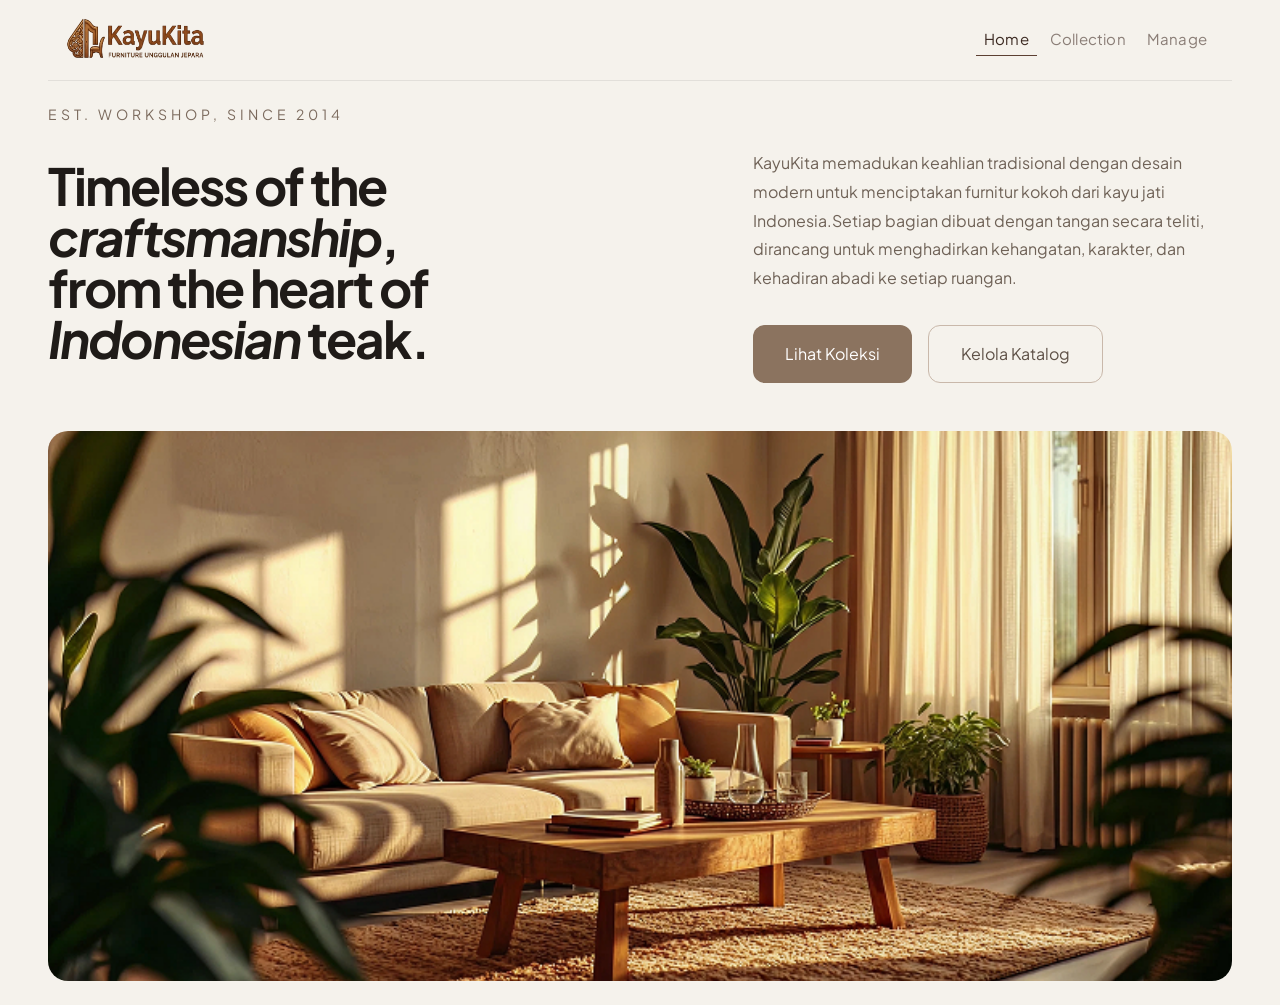
==== index.html @ 8c32d77a "fix: menyelesaikan merge conflict dan update" ====
<!DOCTYPE html>
<html lang="en">
<!-- 
    NOTE TO ALL FRIENDS, REMEMBER DON'T FORGET TO PUT COMMENT ON EVERY FEATURE TO HELP OTHER KNOW THIS FOR WHAT FEATURE TY!
    -->

<head>
    <meta charset="utf-8" />
    <meta name="description" content="E-Catalog" />
    <meta name="keywords" content="furniture, tables, chair, indonesia, jepara" />
    <meta name="author" content="Tim 1 - KayuKita" />
    <meta name="viewport" content="width=device-width, initial-scale=1" />
    <title>KayuKita</title>


    <!-- Boostrap 5.3.8 CSS -->
    <link href="https://cdn.jsdelivr.net/npm/bootstrap@5.3.8/dist/css/bootstrap.min.css" rel="stylesheet"
        integrity="sha384-sRIl4kxILFvY47J16cr9ZwB07vP4J8+LH7qKQnuqkuIAvNWLzeN8tE5YBujZqJLB" crossorigin="anonymous">

    <!-- Font -->
    <link rel="preconnect" href="https://fonts.googleapis.com">
    <link rel="preconnect" href="https://fonts.gstatic.com" crossorigin>
    <link href="https://fonts.googleapis.com/css2?family=Plus+Jakarta+Sans:ital,wght@0,200..800;1,200..800&display=swap"
        rel="stylesheet">

    <!-- style.css -->
    <link rel="stylesheet" href="/asset/style/style.css">

    <!-- Favicon -->
    <link rel="icon" type="images/png" href="/asset/images/favicon.png">
</head>

<body>
    <!-- Navbar -->
    <nav class="navbar navbar-expand-lg .bg-light mx-5 ">
        <div class="container-fluid">
            <!-- Brand / Logo -->
            <a class="navbar-brand logo-brand" href="#">
                <img src="/asset/images/Navbar Logo.png" alt="Logo KayuKita" width="155" height="50">
            </a>
            <!-- Toggler Button (visible on mobile) -->
            <button class="navbar-toggler" type="button" data-bs-toggle="collapse"
                data-bs-target="#navbarSupportedContent" aria-controls="navbarSupportedContent" aria-expanded="false"
                aria-label="Toggle navigation">
                <span class="navbar-toggler-icon"></span>
            </button>
            <!-- Navbar Content (Collapsible on mobile) -->
            <div class="collapse navbar-collapse" id="navbarSupportedContent">
                <!-- Nav Links -->
                <ul class="navbar-nav ms-auto mb-2 mb-lg-0">
                    <li class="nav-item">
                        <a class="nav-link active" aria-current="page" href="/index.html">Home</a>
                    </li>
                    <li class="nav-item">
                        <a class="nav-link" href="/pages/collection.html">Collection</a>
                    </li>
                    <li class="nav-item">
                        <a class="nav-link" href="/pages/manage.html">Manage</a>
                    </li>
                </ul>
            </div>
        </div>
    </nav>

    <main>
        <section class="hero-section" aria-label="Hero Maison Oak">
            <div class="container-fluid px-5 py-4">
                <!-- top text -->
                <p class="eyebrow mb-4">EST. WORKSHOP, SINCE 2014</p>

                <div class="row align-items-center">
                    <!-- LEFT -->
                    <div class="col-lg-7">
                        <h1 class="hero-heading">
                            Timeless of the <br />
                            <i>craftsmanship</i>, <br />
                            from the heart of <br />
                            <i>Indonesian</i> teak.
                        </h1>
                    </div>

                    <!-- RIGHT -->
                    <div class="col-lg-5">
                        <div class="hero-right">
                            <p class="hero-body">
                                KayuKita memadukan keahlian tradisional dengan desain modern untuk menciptakan furnitur kokoh dari kayu jati Indonesia.Setiap bagian dibuat dengan tangan secara teliti, dirancang untuk menghadirkan kehangatan, karakter, dan kehadiran abadi ke setiap ruangan.
                            </p>

                            <div class="hero-buttons">
                                <button class="btn-shop">Lihat Koleksi</button>
                                <button class="btn-catalog">Kelola Katalog</button>
                            </div>
                        </div>
                    </div>
                </div>

                <!-- IMAGE -->
                <div class="hero-image-full">
                    <img src="./asset/images/hero.png" alt="Maison Oak Furniture" class="img-fluid" />
                </div>
            </div>
        </section>
    </main>

    <!-- Boostrap Javascript (bundle with popper) -->
    <script src="https://cdn.jsdelivr.net/npm/bootstrap@5.3.8/dist/js/bootstrap.bundle.min.js"
        integrity="sha384-FKyoEForCGlyvwx9Hj09JcYn3nv7wiPVlz7YYwJrWVcXK/BmnVDxM+D2scQbITxI"
        crossorigin="anonymous"></script>
</body>

</html>
---- asset/style/style.css ----
/*
    NOTE TO ALL FRIENDS, REMEMBER DON'T FORGET TO PUT COMMENT ON EVERY FEATURE TO HELP OTHER KNOW THIS FOR WHAT FEATURE TY!
 */

body {
    font-family: "Plus Jakarta Sans", sans-serif;
    background-color: #F5F2EC;
}

.navbar {
    background-color: #F5F2EC !important;
    box-shadow: 0 1px 0 rgba(0, 0, 0, 0.08);
    padding-top: 10px;
    padding-bottom: 10px;
}

/* Nav links */
.navbar .nav-link {
    color: #8A7D76;
    margin-right: 5px;
    font-size: 15px;
    letter-spacing: 0.2px;
    padding: 4px 0;
    transition: color 0.2s;
}

.navbar .nav-link:hover, 
.navbar .nav-link.active {
    color: #3A2820;
}

.navbar .nav-link.active {
    border-bottom: 1.5px solid #5C4033; 
}

.section-tag {
    font-size: 11px;
    letter-spacing: 3px;
    text-transform: uppercase;
    color: #B5ABA4;
    margin-bottom: 12px;
}

.section-title {
    font-size: 40px;
    font-weight: 700;
    color: #3A2820;
    margin-bottom: 6px;
}

.hero-section {
  min-height: 100vh;
  display: flex;
}

.eyebrow {
  font-size: 14px;
  letter-spacing: 4px;
  text-transform: uppercase;
  color: #7b6a5d;
}

.hero-heading {
  font-size: clamp(1.5rem, 4vw, 4rem);
  line-height: 1;
  font-weight: 700;
  letter-spacing: -2px;
  color: #1f1b18;
  max-width: 480px;
  /* display: flex; */
}

.hero-heading em {
  color: #7b6a5d;
  font-weight: 600;
  display: flex;
}

.hero-right {
  max-width: 480px;
  margin-left: flex;
}

.hero-body {
  font-size: 1rem;
  line-height: 1.8;
  color: #6f6257;
  margin-bottom: 2rem;
  display: flex;
}

.hero-buttons {
  display: flex;
  gap: 1rem;
  flex-wrap: wrap;
}

.btn-shop,
.btn-catalog {
  padding: 1rem 2rem;
  border-radius: 12px;
  font-size: 1rem;
  border: 1px solid #c9b8aa;
  transition: 0.3s ease;
}

.btn-shop {
  background-color: #8b735f;
  color: white;
  border: none;
}

.btn-shop:hover {
  background-color: #735e4d;
}

.btn-catalog {
  background-color: transparent;
  color: #5e5147;
}

.btn-catalog:hover {
  background-color: #e8e0d8;
}

.hero-image-full {
  width: 100%;
  margin-top: 3rem;
}

.hero-image-full img {
  width: 100%;
  height: clamp(300px, 50vw, 550px);
  object-fit: cover;
  border-radius: 20px;
}
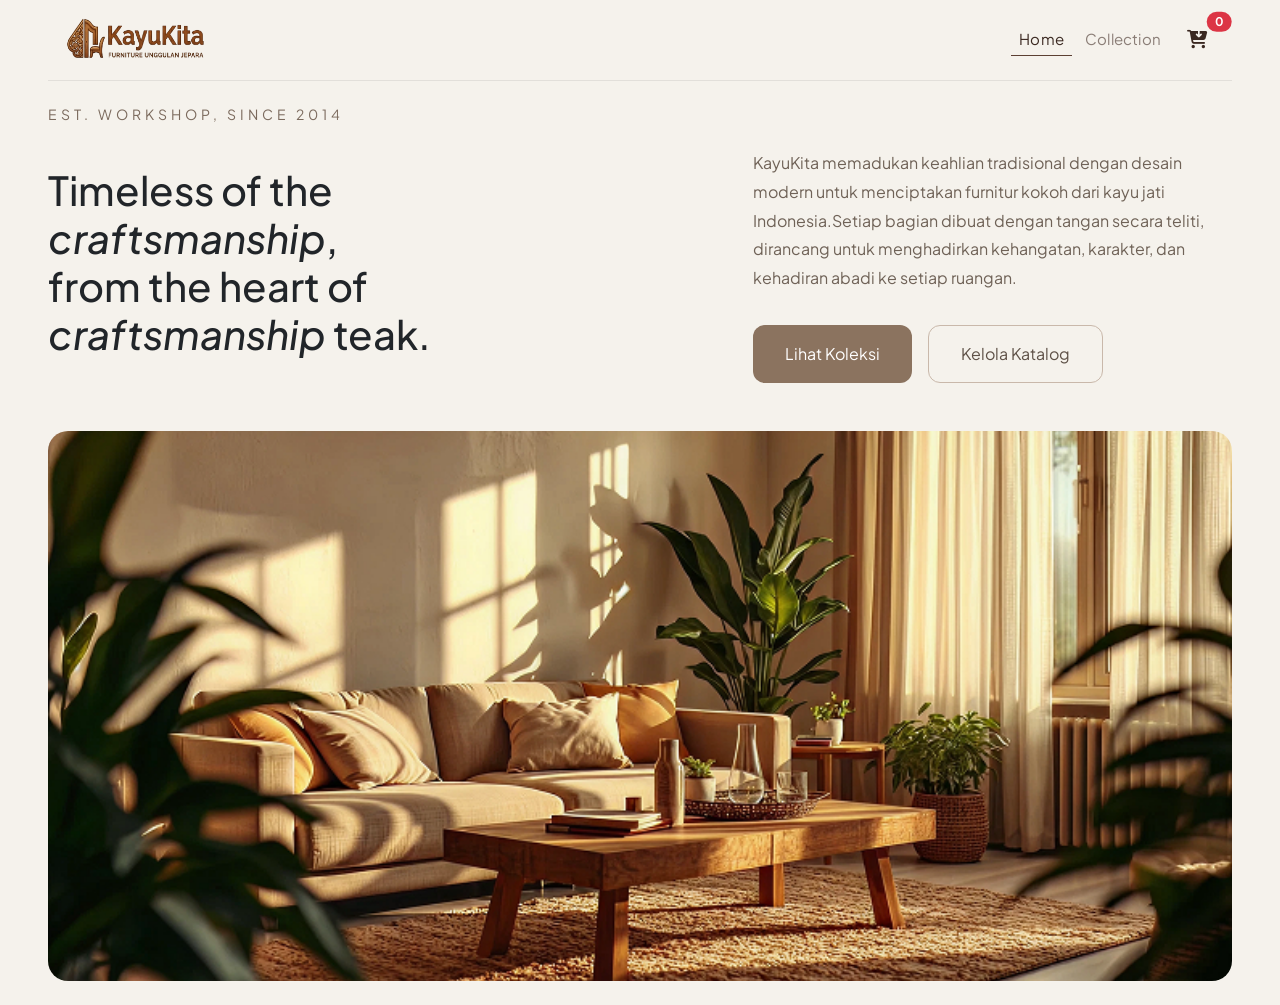
==== commit 3f78be4f: "fix: menyelesaikan merge conflict dan update nav" ====
--- a/index.html
+++ b/index.html
@@ -22,6 +22,9 @@
     <link rel="preconnect" href="https://fonts.gstatic.com" crossorigin>
     <link href="https://fonts.googleapis.com/css2?family=Plus+Jakarta+Sans:ital,wght@0,200..800;1,200..800&display=swap"
         rel="stylesheet">
+
+    <!-- Font Awesome CDN — taruh di head sebelum style.css -->
+    <link rel="stylesheet" href="https://cdnjs.cloudflare.com/ajax/libs/font-awesome/6.5.0/css/all.min.css">
 
     <!-- style.css -->
     <link rel="stylesheet" href="/asset/style/style.css">
@@ -54,10 +57,24 @@
                     <li class="nav-item">
                         <a class="nav-link" href="/pages/collection.html">Collection</a>
                     </li>
-                    <li class="nav-item">
-                        <a class="nav-link" href="/pages/manage.html">Manage</a>
-                    </li>
                 </ul>
+
+                <!-- ini ditambahin  <a href> -->
+
+                <!-- Cart Button dengan Badge di Navbar -->
+                <button type="button" class="btn position-relative" id="cartBtn">
+
+                    <!-- Icon cart dari Font Awesome -->
+                    <i class="fa-solid fa-cart-arrow-down" style="font-size: 18px; color: #3A2820;"></i>
+
+                    <!-- Badge angka — diupdate oleh JS -->
+                    <span class="position-absolute top-0 start-100 translate-middle badge rounded-pill bg-danger"
+                        id="cartBadge">
+                        0
+                        <span class="visually-hidden">item di keranjang</span>
+                    </span>
+
+                </button>
             </div>
         </div>
     </nav>
@@ -73,9 +90,10 @@
                     <div class="col-lg-7">
                         <h1 class="hero-heading">
                             Timeless of the <br />
-                            <i>craftsmanship</i>, <br />
+                            <!-- ubah warna -->
+                            <span class="text-highlight"><i>craftsmanship</i></span>, <br />
                             from the heart of <br />
-                            <i>Indonesian</i> teak.
+                            <span class="text-highlight"><i>craftsmanship</i></span> teak.
                         </h1>
                     </div>
 
@@ -83,7 +101,10 @@
                     <div class="col-lg-5">
                         <div class="hero-right">
                             <p class="hero-body">
-                                KayuKita memadukan keahlian tradisional dengan desain modern untuk menciptakan furnitur kokoh dari kayu jati Indonesia.Setiap bagian dibuat dengan tangan secara teliti, dirancang untuk menghadirkan kehangatan, karakter, dan kehadiran abadi ke setiap ruangan.
+                                KayuKita memadukan keahlian tradisional dengan desain modern untuk menciptakan furnitur
+                                kokoh dari kayu jati Indonesia.Setiap bagian dibuat dengan tangan secara teliti,
+                                dirancang untuk menghadirkan kehangatan, karakter, dan kehadiran abadi ke setiap
+                                ruangan.
                             </p>
 
                             <div class="hero-buttons">
--- a/asset/style/style.css
+++ b/asset/style/style.css
@@ -60,7 +60,7 @@
   color: #7b6a5d;
 }
 
-.hero-heading {
+.hero-heading . {
   font-size: clamp(1.5rem, 4vw, 4rem);
   line-height: 1;
   font-weight: 700;
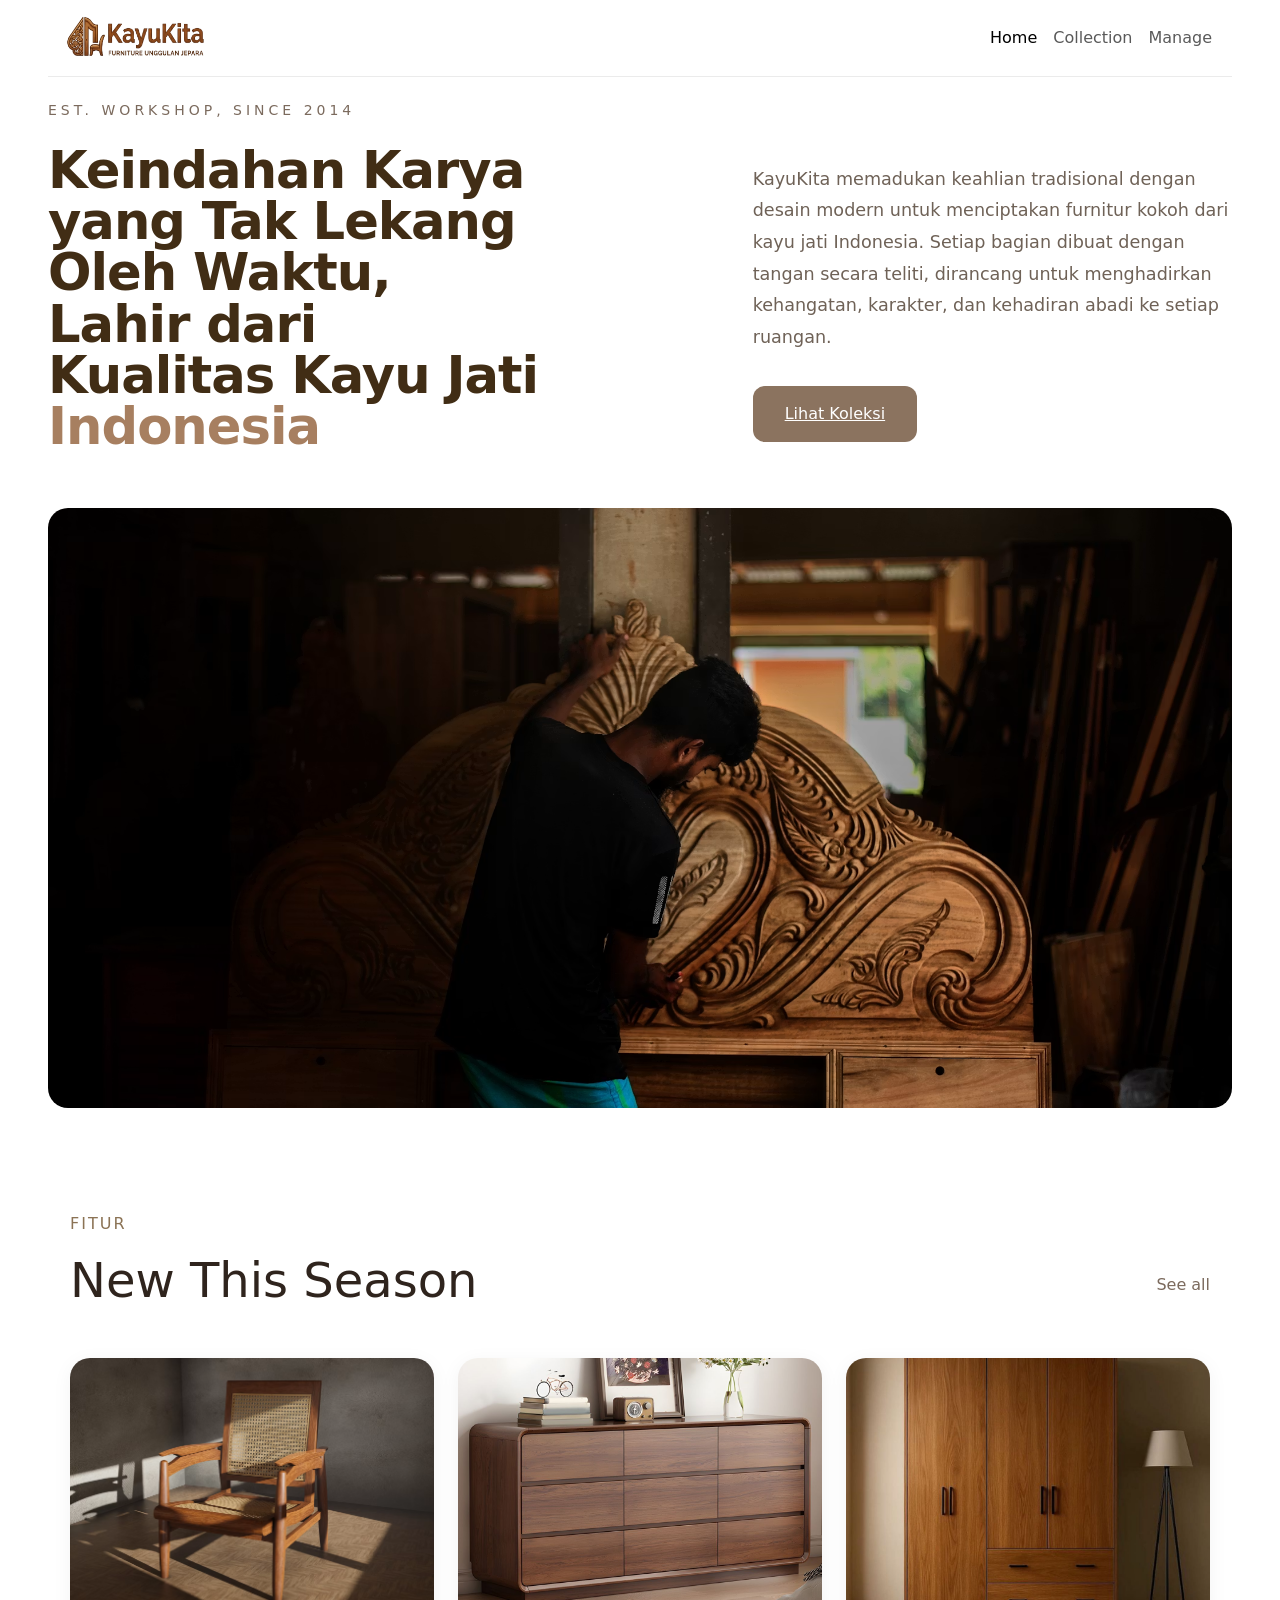
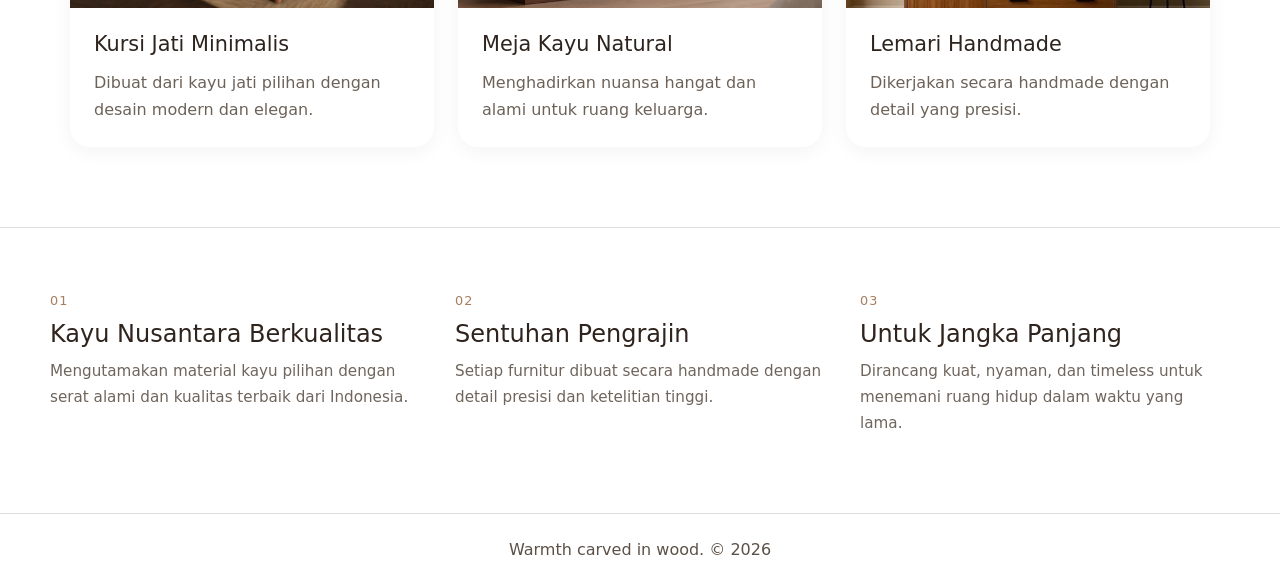
==== commit 03bb0329: "done home page" ====
--- a/index.html
+++ b/index.html
@@ -1,132 +1,241 @@
-<!DOCTYPE html>
+<!doctype html>
 <html lang="en">
-<!-- 
+  <!-- 
     NOTE TO ALL FRIENDS, REMEMBER DON'T FORGET TO PUT COMMENT ON EVERY FEATURE TO HELP OTHER KNOW THIS FOR WHAT FEATURE TY!
     -->
 
-<head>
+  <head>
     <meta charset="utf-8" />
     <meta name="description" content="E-Catalog" />
-    <meta name="keywords" content="furniture, tables, chair, indonesia, jepara" />
+    <meta
+      name="keywords"
+      content="furniture, tables, chair, indonesia, jepara"
+    />
     <meta name="author" content="Tim 1 - KayuKita" />
     <meta name="viewport" content="width=device-width, initial-scale=1" />
     <title>KayuKita</title>
 
-
     <!-- Boostrap 5.3.8 CSS -->
-    <link href="https://cdn.jsdelivr.net/npm/bootstrap@5.3.8/dist/css/bootstrap.min.css" rel="stylesheet"
-        integrity="sha384-sRIl4kxILFvY47J16cr9ZwB07vP4J8+LH7qKQnuqkuIAvNWLzeN8tE5YBujZqJLB" crossorigin="anonymous">
+    <link
+      href="https://cdn.jsdelivr.net/npm/bootstrap@5.3.8/dist/css/bootstrap.min.css"
+      rel="stylesheet"
+      integrity="sha384-sRIl4kxILFvY47J16cr9ZwB07vP4J8+LH7qKQnuqkuIAvNWLzeN8tE5YBujZqJLB"
+      crossorigin="anonymous"
+    />
+    <!-- style.css -->
+    <link rel="stylesheet" href="./asset/style/style.css" />
+    <!-- Favicon -->
+    <link rel="icon" type="images/png" href="asset/images/favicon.png" />
 
     <!-- Font -->
-    <link rel="preconnect" href="https://fonts.googleapis.com">
-    <link rel="preconnect" href="https://fonts.gstatic.com" crossorigin>
-    <link href="https://fonts.googleapis.com/css2?family=Plus+Jakarta+Sans:ital,wght@0,200..800;1,200..800&display=swap"
-        rel="stylesheet">
-
-    <!-- Font Awesome CDN — taruh di head sebelum style.css -->
-    <link rel="stylesheet" href="https://cdnjs.cloudflare.com/ajax/libs/font-awesome/6.5.0/css/all.min.css">
-
-    <!-- style.css -->
-    <link rel="stylesheet" href="/asset/style/style.css">
-
-    <!-- Favicon -->
-    <link rel="icon" type="images/png" href="/asset/images/favicon.png">
-</head>
-
-<body>
+    <link rel="preconnect" href="https://fonts.googleapis.com" />
+    <link rel="preconnect" href="https://fonts.gstatic.com" crossorigin />
+    <link
+      href="https://fonts.googleapis.com/css2?family=Plus+Jakarta+Sans:ital,wght@0,200..800;1,200..800&display=swap"
+      rel="stylesheet"
+    />
+  </head>
+
+  <body>
     <!-- Navbar -->
-    <nav class="navbar navbar-expand-lg .bg-light mx-5 ">
-        <div class="container-fluid">
-            <!-- Brand / Logo -->
-            <a class="navbar-brand logo-brand" href="#">
-                <img src="/asset/images/Navbar Logo.png" alt="Logo KayuKita" width="155" height="50">
-            </a>
-            <!-- Toggler Button (visible on mobile) -->
-            <button class="navbar-toggler" type="button" data-bs-toggle="collapse"
-                data-bs-target="#navbarSupportedContent" aria-controls="navbarSupportedContent" aria-expanded="false"
-                aria-label="Toggle navigation">
-                <span class="navbar-toggler-icon"></span>
-            </button>
-            <!-- Navbar Content (Collapsible on mobile) -->
-            <div class="collapse navbar-collapse" id="navbarSupportedContent">
-                <!-- Nav Links -->
-                <ul class="navbar-nav ms-auto mb-2 mb-lg-0">
-                    <li class="nav-item">
-                        <a class="nav-link active" aria-current="page" href="/index.html">Home</a>
-                    </li>
-                    <li class="nav-item">
-                        <a class="nav-link" href="/pages/collection.html">Collection</a>
-                    </li>
-                </ul>
-
-                <!-- ini ditambahin  <a href> -->
-
-                <!-- Cart Button dengan Badge di Navbar -->
-                <button type="button" class="btn position-relative" id="cartBtn">
-
-                    <!-- Icon cart dari Font Awesome -->
-                    <i class="fa-solid fa-cart-arrow-down" style="font-size: 18px; color: #3A2820;"></i>
-
-                    <!-- Badge angka — diupdate oleh JS -->
-                    <span class="position-absolute top-0 start-100 translate-middle badge rounded-pill bg-danger"
-                        id="cartBadge">
-                        0
-                        <span class="visually-hidden">item di keranjang</span>
-                    </span>
-
-                </button>
-            </div>
-        </div>
+    <nav class="navbar navbar-expand-lg .bg-light mx-5">
+      <div class="container-fluid">
+        <!-- Brand / Logo -->
+        <a class="navbar-brand logo-brand" href="#">
+          <img
+            src="asset/images/Navbar Logo.png"
+            alt="Logo KayuKita"
+            width="155"
+            height="50"
+          />
+        </a>
+        <!-- Toggler Button (visible on mobile) -->
+        <button
+          class="navbar-toggler"
+          type="button"
+          data-bs-toggle="collapse"
+          data-bs-target="#navbarSupportedContent"
+          aria-controls="navbarSupportedContent"
+          aria-expanded="false"
+          aria-label="Toggle navigation"
+        >
+          <span class="navbar-toggler-icon"></span>
+        </button>
+        <!-- Navbar Content (Collapsible on mobile) -->
+        <div class="collapse navbar-collapse" id="navbarSupportedContent">
+          <!-- Nav Links -->
+          <ul class="navbar-nav ms-auto mb-2 mb-lg-0">
+            <li class="nav-item">
+              <a class="nav-link active" aria-current="page" href="#">Home</a>
+            </li>
+            <li class="nav-item">
+              <a class="nav-link" href="#">Collection</a>
+            </li>
+            <li class="nav-item">
+              <a class="nav-link" href="#">Manage</a>
+            </li>
+          </ul>
+          <!-- CTA Button
+                <button class="btn btn-primary" type="button">Login</button> -->
+        </div>
+      </div>
     </nav>
 
     <main>
-        <section class="hero-section" aria-label="Hero Maison Oak">
-            <div class="container-fluid px-5 py-4">
-                <!-- top text -->
-                <p class="eyebrow mb-4">EST. WORKSHOP, SINCE 2014</p>
-
-                <div class="row align-items-center">
-                    <!-- LEFT -->
-                    <div class="col-lg-7">
-                        <h1 class="hero-heading">
-                            Timeless of the <br />
-                            <!-- ubah warna -->
-                            <span class="text-highlight"><i>craftsmanship</i></span>, <br />
-                            from the heart of <br />
-                            <span class="text-highlight"><i>craftsmanship</i></span> teak.
-                        </h1>
-                    </div>
-
-                    <!-- RIGHT -->
-                    <div class="col-lg-5">
-                        <div class="hero-right">
-                            <p class="hero-body">
-                                KayuKita memadukan keahlian tradisional dengan desain modern untuk menciptakan furnitur
-                                kokoh dari kayu jati Indonesia.Setiap bagian dibuat dengan tangan secara teliti,
-                                dirancang untuk menghadirkan kehangatan, karakter, dan kehadiran abadi ke setiap
-                                ruangan.
-                            </p>
-
-                            <div class="hero-buttons">
-                                <button class="btn-shop">Lihat Koleksi</button>
-                                <button class="btn-catalog">Kelola Katalog</button>
-                            </div>
-                        </div>
-                    </div>
+      <section class="hero-section" aria-label="Hero Maison Oak">
+        <div class="container-fluid px-5 py-4">
+          <!-- top text -->
+          <p class="eyebrow mb-4">EST. WORKSHOP, SINCE 2014</p>
+
+          <div class="row align-items-center">
+            <!-- LEFT -->
+            <div class="col-lg-7">
+              <h1 class="hero-heading">
+                Keindahan Karya yang Tak Lekang Oleh Waktu, <br />Lahir dari
+                Kualitas Kayu Jati <span style="color: #a77f60">Indonesia</span>
+              </h1>
+            </div>
+
+            <!-- RIGHT -->
+            <div class="col-lg-5">
+              <div class="hero-right">
+                <p class="hero-body">
+                  KayuKita memadukan keahlian tradisional dengan desain modern
+                  untuk menciptakan furnitur kokoh dari kayu jati Indonesia.
+                  Setiap bagian dibuat dengan tangan secara teliti, dirancang
+                  untuk menghadirkan kehangatan, karakter, dan kehadiran abadi
+                  ke setiap ruangan.
+                </p>
+
+                <div class="hero-buttons">
+                  <a href="collection.html" class="btn-shop">Lihat Koleksi</a>
                 </div>
-
-                <!-- IMAGE -->
-                <div class="hero-image-full">
-                    <img src="./asset/images/hero.png" alt="Maison Oak Furniture" class="img-fluid" />
-                </div>
-            </div>
-        </section>
+              </div>
+            </div>
+          </div>
+
+          <!-- IMAGE -->
+          <div class="hero-image-full">
+            <img
+              src="./asset/images/hero-image.avif"
+              alt="Maison Oak Furniture"
+              class="img-fluid"
+            />
+          </div>
+        </div>
+      </section>
     </main>
 
+    <section class="item container">
+      <p class="section-label">Fitur</p>
+
+      <div class="section-heading">
+        <h2>New This Season</h2>
+        <a href="#">See all</a>
+      </div>
+
+      <div class="row g-4">
+        <!-- CARD 1 -->
+        <div class="col-md-4">
+          <div class="card product-card">
+            <img
+              src="./asset/images/kursi kayukita-1.avif"
+              alt="kursi-kayu-kita"
+              class="card-image"
+            />
+
+            <div class="card-body">
+              <h5 class="card-title">Kursi Jati Minimalis</h5>
+
+              <p class="card-text">
+                Dibuat dari kayu jati pilihan dengan desain modern dan elegan.
+              </p>
+            </div>
+          </div>
+        </div>
+
+        <!-- CARD 2 -->
+        <div class="col-md-4">
+          <div class="card product-card">
+            <img
+              src="./asset/images/meja bawah meja.jpg"
+              alt="meja-kayu"
+              class="card-image"
+            />
+
+            <div class="card-body">
+              <h5 class="card-title">Meja Kayu Natural</h5>
+
+              <p class="card-text">
+                Menghadirkan nuansa hangat dan alami untuk ruang keluarga.
+              </p>
+            </div>
+          </div>
+        </div>
+
+        <!-- CARD 3 -->
+        <div class="col-md-4">
+          <div class="card product-card">
+            <img
+              src="./asset/images/lemari3pintu-KayuKita-1.jpg"
+              alt="lemari-kayu"
+              class="card-image"
+            />
+
+            <div class="card-body">
+              <h5 class="card-title">Lemari Handmade</h5>
+
+              <p class="card-text">
+                Dikerjakan secara handmade dengan detail yang presisi.
+              </p>
+            </div>
+          </div>
+        </div>
+      </div>
+    </section>
+
+    <section class="features">
+      <div class="feature-item">
+        <span class="feature-number">01</span>
+
+        <h3>Kayu Nusantara Berkualitas</h3>
+
+        <p>
+          Mengutamakan material kayu pilihan dengan serat alami dan kualitas
+          terbaik dari Indonesia.
+        </p>
+      </div>
+
+      <div class="feature-item">
+        <span class="feature-number">02</span>
+
+        <h3>Sentuhan Pengrajin</h3>
+
+        <p>
+          Setiap furnitur dibuat secara handmade dengan detail presisi dan
+          ketelitian tinggi.
+        </p>
+      </div>
+
+      <div class="feature-item">
+        <span class="feature-number">03</span>
+
+        <h3>Untuk Jangka Panjang</h3>
+
+        <p>
+          Dirancang kuat, nyaman, dan timeless untuk menemani ruang hidup dalam
+          waktu yang lama.
+        </p>
+      </div>
+    </section>
+
+    <footer>Warmth carved in wood. &#169; 2026</footer>
+
     <!-- Boostrap Javascript (bundle with popper) -->
-    <script src="https://cdn.jsdelivr.net/npm/bootstrap@5.3.8/dist/js/bootstrap.bundle.min.js"
-        integrity="sha384-FKyoEForCGlyvwx9Hj09JcYn3nv7wiPVlz7YYwJrWVcXK/BmnVDxM+D2scQbITxI"
-        crossorigin="anonymous"></script>
-</body>
-
-</html>+    <script
+      src="https://cdn.jsdelivr.net/npm/bootstrap@5.3.8/dist/js/bootstrap.bundle.min.js"
+      integrity="sha384-FKyoEForCGlyvwx9Hj09JcYn3nv7wiPVlz7YYwJrWVcXK/BmnVDxM+D2scQbITxI"
+      crossorigin="anonymous"
+    ></script>
+  </body>
+</html>
--- a/asset/style/style.css
+++ b/asset/style/style.css
@@ -2,52 +2,9 @@
     NOTE TO ALL FRIENDS, REMEMBER DON'T FORGET TO PUT COMMENT ON EVERY FEATURE TO HELP OTHER KNOW THIS FOR WHAT FEATURE TY!
  */
 
-body {
-    font-family: "Plus Jakarta Sans", sans-serif;
-    background-color: #F5F2EC;
-}
-
 .navbar {
-    background-color: #F5F2EC !important;
-    box-shadow: 0 1px 0 rgba(0, 0, 0, 0.08);
-    padding-top: 10px;
-    padding-bottom: 10px;
-}
-
-/* Nav links */
-.navbar .nav-link {
-    color: #8A7D76;
-    margin-right: 5px;
-    font-size: 15px;
-    letter-spacing: 0.2px;
-    padding: 4px 0;
-    transition: color 0.2s;
-}
-
-.navbar .nav-link:hover, 
-.navbar .nav-link.active {
-    color: #3A2820;
-}
-
-.navbar .nav-link.active {
-    border-bottom: 1.5px solid #5C4033; 
-}
-
-.section-tag {
-    font-size: 11px;
-    letter-spacing: 3px;
-    text-transform: uppercase;
-    color: #B5ABA4;
-    margin-bottom: 12px;
-}
-
-.section-title {
-    font-size: 40px;
-    font-weight: 700;
-    color: #3A2820;
-    margin-bottom: 6px;
-}
-
+  box-shadow: 0 1px 0 rgba(0, 0, 0, 0.08);
+}
 .hero-section {
   min-height: 100vh;
   display: flex;
@@ -60,20 +17,20 @@
   color: #7b6a5d;
 }
 
-.hero-heading . {
+.hero-heading {
   font-size: clamp(1.5rem, 4vw, 4rem);
   line-height: 1;
   font-weight: 700;
-  letter-spacing: -2px;
-  color: #1f1b18;
-  max-width: 480px;
+  letter-spacing: -1px;
+  color: #412d15;
+  max-width: 500px;
   /* display: flex; */
 }
 
 .hero-heading em {
   color: #7b6a5d;
   font-weight: 600;
-  display: flex;
+  font-size: 1.4rem;
 }
 
 .hero-right {
@@ -82,7 +39,7 @@
 }
 
 .hero-body {
-  font-size: 1rem;
+  font-size: 1.1rem;
   line-height: 1.8;
   color: #6f6257;
   margin-bottom: 2rem;
@@ -130,7 +87,123 @@
 
 .hero-image-full img {
   width: 100%;
-  height: clamp(300px, 50vw, 550px);
+  height: clamp(300px, 50vw, 600px);
   object-fit: cover;
   border-radius: 20px;
 }
+
+.features {
+  display: grid;
+  grid-template-columns: repeat(3, 1fr);
+
+  gap: 35px;
+
+  padding: 60px 50px;
+
+  border-top: 1px solid #ddd;
+}
+
+.feature-number {
+  font-size: 0.8rem;
+
+  letter-spacing: 1px;
+
+  color: #a77f60;
+
+  margin-bottom: 10px;
+
+  display: inline-block;
+}
+
+.feature-item h3 {
+  font-size: 1.5rem;
+  margin-bottom: 10px;
+  color: #2f241d;
+}
+
+.feature-item p {
+  font-size: 0.95rem;
+  line-height: 1.7;
+  color: #6f655c;
+}
+
+.item {
+  padding: 80px 0;
+}
+
+.section-label {
+  color: #8b7355;
+  letter-spacing: 2px;
+  text-transform: uppercase;
+}
+
+.section-heading {
+  display: flex;
+  justify-content: space-between;
+  align-items: center;
+
+  margin-bottom: 40px;
+}
+
+.section-heading h2 {
+  font-size: 3rem;
+  color: #2f241d;
+}
+
+.section-heading a {
+  text-decoration: none;
+  color: #7b6a5d;
+}
+
+.product-card {
+  border: none;
+  border-radius: 20px;
+  overflow: hidden;
+  box-shadow: 0 4px 20px rgba(0, 0, 0, 0.05);
+}
+
+.card-image {
+  width: 100%;
+  height: 250px;
+
+  object-fit: cover;
+}
+
+.card-body {
+  padding: 24px;
+}
+
+.card-title {
+  font-size: 1.3rem;
+  margin-bottom: 12px;
+
+  color: #2f241d;
+}
+
+.card-text {
+  color: #6d6258;
+  line-height: 1.7;
+}
+
+footer {
+  text-align: center;
+
+  padding: 24px 70px;
+
+  font-size: 1rem;
+  color: #5c5147;
+
+  border-top: 1px solid #ddd;
+}
+
+/* // Small devices (landscape phones, 576px and up)
+@media (min-width: 576px) { ... }
+
+/* // Medium devices (tablets, 768px and up) */
+/* @media (min-width: 768px) { ... } */
+
+/* // Large devices (desktops, 992px and up) */
+/* @media (min-width: 992px) { ... } */
+
+/* // Extra large devices (large desktops, 1200px and up) */
+/* @media (min-width: 1200px) { ... } */
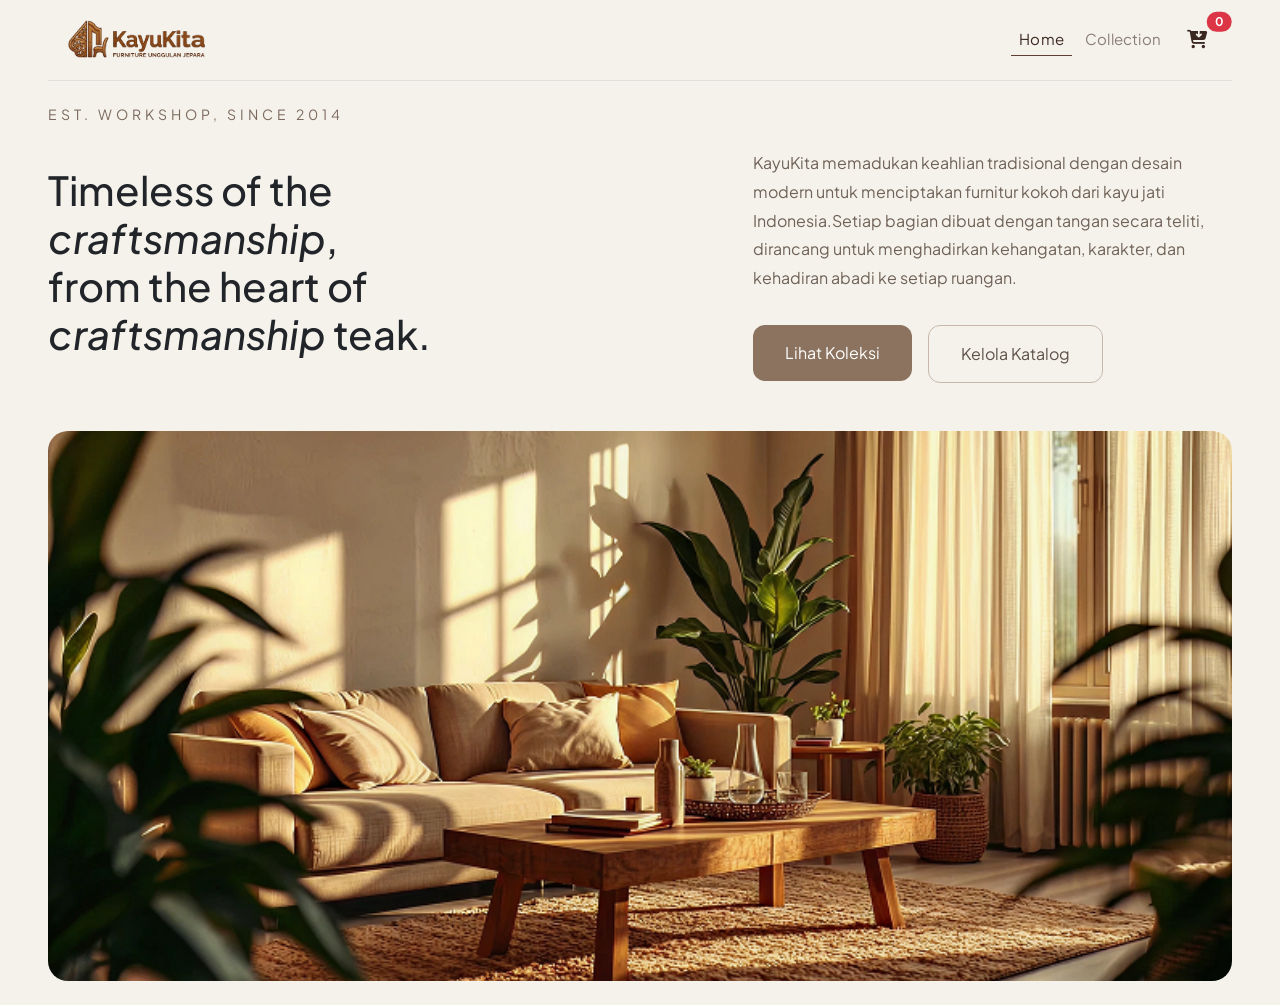
==== commit 2fb0624d: "Apis ngepush" ====
--- a/index.html
+++ b/index.html
@@ -22,10 +22,6 @@
       integrity="sha384-sRIl4kxILFvY47J16cr9ZwB07vP4J8+LH7qKQnuqkuIAvNWLzeN8tE5YBujZqJLB"
       crossorigin="anonymous"
     />
-    <!-- style.css -->
-    <link rel="stylesheet" href="./asset/style/style.css" />
-    <!-- Favicon -->
-    <link rel="icon" type="images/png" href="asset/images/favicon.png" />
 
     <!-- Font -->
     <link rel="preconnect" href="https://fonts.googleapis.com" />
@@ -34,6 +30,18 @@
       href="https://fonts.googleapis.com/css2?family=Plus+Jakarta+Sans:ital,wght@0,200..800;1,200..800&display=swap"
       rel="stylesheet"
     />
+
+    <!-- Font Awesome CDN — taruh di head sebelum style.css -->
+    <link
+      rel="stylesheet"
+      href="https://cdnjs.cloudflare.com/ajax/libs/font-awesome/6.5.0/css/all.min.css"
+    />
+
+    <!-- style.css -->
+    <link rel="stylesheet" href="./asset/style/style.css" />
+
+    <!-- Favicon -->
+    <link rel="icon" type="images/png" href="./asset/images/favicon.png" />
   </head>
 
   <body>
@@ -43,7 +51,7 @@
         <!-- Brand / Logo -->
         <a class="navbar-brand logo-brand" href="#">
           <img
-            src="asset/images/Navbar Logo.png"
+            src="./asset/images/Bigger Logo.png    "
             alt="Logo KayuKita"
             width="155"
             height="50"
@@ -66,17 +74,35 @@
           <!-- Nav Links -->
           <ul class="navbar-nav ms-auto mb-2 mb-lg-0">
             <li class="nav-item">
-              <a class="nav-link active" aria-current="page" href="#">Home</a>
+              <a class="nav-link active" aria-current="page" href="./index.html"
+                >Home</a
+              >
             </li>
             <li class="nav-item">
-              <a class="nav-link" href="#">Collection</a>
-            </li>
-            <li class="nav-item">
-              <a class="nav-link" href="#">Manage</a>
+              <a class="nav-link" href="./pages/collection.html">Collection</a>
             </li>
           </ul>
-          <!-- CTA Button
-                <button class="btn btn-primary" type="button">Login</button> -->
+
+          <!-- ini ditambahin  <a href> -->
+          <a href="./pages/cart.html">
+            <!-- Cart Button dengan Badge di Navbar -->
+            <button type="button" class="btn position-relative" id="cartBtn">
+              <!-- Icon cart dari Font Awesome -->
+              <i
+                class="fa-solid fa-cart-arrow-down"
+                style="font-size: 18px; color: #3a2820"
+              ></i>
+
+              <!-- Badge angka — diupdate oleh JS -->
+              <span
+                class="position-absolute top-0 start-100 translate-middle badge rounded-pill bg-danger"
+                id="cartBadge"
+              >
+                0
+                <span class="visually-hidden">item di keranjang</span>
+              </span>
+            </button>
+          </a>
         </div>
       </div>
     </nav>
@@ -91,8 +117,12 @@
             <!-- LEFT -->
             <div class="col-lg-7">
               <h1 class="hero-heading">
-                Keindahan Karya yang Tak Lekang Oleh Waktu, <br />Lahir dari
-                Kualitas Kayu Jati <span style="color: #a77f60">Indonesia</span>
+                Timeless of the <br />
+                <!-- ubah warna -->
+                <span class="text-highlight"><i>craftsmanship</i></span
+                >, <br />
+                from the heart of <br />
+                <span class="text-highlight"><i>craftsmanship</i></span> teak.
               </h1>
             </div>
 
@@ -101,14 +131,21 @@
               <div class="hero-right">
                 <p class="hero-body">
                   KayuKita memadukan keahlian tradisional dengan desain modern
-                  untuk menciptakan furnitur kokoh dari kayu jati Indonesia.
-                  Setiap bagian dibuat dengan tangan secara teliti, dirancang
-                  untuk menghadirkan kehangatan, karakter, dan kehadiran abadi
-                  ke setiap ruangan.
+                  untuk menciptakan furnitur kokoh dari kayu jati
+                  Indonesia.Setiap bagian dibuat dengan tangan secara teliti,
+                  dirancang untuk menghadirkan kehangatan, karakter, dan
+                  kehadiran abadi ke setiap ruangan.
                 </p>
 
                 <div class="hero-buttons">
-                  <a href="collection.html" class="btn-shop">Lihat Koleksi</a>
+                    <a href="./pages/collection.html">
+                        <button class="btn-shop">Lihat Koleksi</button>
+                    </a>
+                  
+                    <a href="./pages/cart.html">
+                        <button class="btn-catalog">Kelola Katalog</button>
+                    </a>
+                  
                 </div>
               </div>
             </div>
@@ -117,7 +154,7 @@
           <!-- IMAGE -->
           <div class="hero-image-full">
             <img
-              src="./asset/images/hero-image.avif"
+              src="./asset/images/hero.png"
               alt="Maison Oak Furniture"
               class="img-fluid"
             />
@@ -125,111 +162,6 @@
         </div>
       </section>
     </main>
-
-    <section class="item container">
-      <p class="section-label">Fitur</p>
-
-      <div class="section-heading">
-        <h2>New This Season</h2>
-        <a href="#">See all</a>
-      </div>
-
-      <div class="row g-4">
-        <!-- CARD 1 -->
-        <div class="col-md-4">
-          <div class="card product-card">
-            <img
-              src="./asset/images/kursi kayukita-1.avif"
-              alt="kursi-kayu-kita"
-              class="card-image"
-            />
-
-            <div class="card-body">
-              <h5 class="card-title">Kursi Jati Minimalis</h5>
-
-              <p class="card-text">
-                Dibuat dari kayu jati pilihan dengan desain modern dan elegan.
-              </p>
-            </div>
-          </div>
-        </div>
-
-        <!-- CARD 2 -->
-        <div class="col-md-4">
-          <div class="card product-card">
-            <img
-              src="./asset/images/meja bawah meja.jpg"
-              alt="meja-kayu"
-              class="card-image"
-            />
-
-            <div class="card-body">
-              <h5 class="card-title">Meja Kayu Natural</h5>
-
-              <p class="card-text">
-                Menghadirkan nuansa hangat dan alami untuk ruang keluarga.
-              </p>
-            </div>
-          </div>
-        </div>
-
-        <!-- CARD 3 -->
-        <div class="col-md-4">
-          <div class="card product-card">
-            <img
-              src="./asset/images/lemari3pintu-KayuKita-1.jpg"
-              alt="lemari-kayu"
-              class="card-image"
-            />
-
-            <div class="card-body">
-              <h5 class="card-title">Lemari Handmade</h5>
-
-              <p class="card-text">
-                Dikerjakan secara handmade dengan detail yang presisi.
-              </p>
-            </div>
-          </div>
-        </div>
-      </div>
-    </section>
-
-    <section class="features">
-      <div class="feature-item">
-        <span class="feature-number">01</span>
-
-        <h3>Kayu Nusantara Berkualitas</h3>
-
-        <p>
-          Mengutamakan material kayu pilihan dengan serat alami dan kualitas
-          terbaik dari Indonesia.
-        </p>
-      </div>
-
-      <div class="feature-item">
-        <span class="feature-number">02</span>
-
-        <h3>Sentuhan Pengrajin</h3>
-
-        <p>
-          Setiap furnitur dibuat secara handmade dengan detail presisi dan
-          ketelitian tinggi.
-        </p>
-      </div>
-
-      <div class="feature-item">
-        <span class="feature-number">03</span>
-
-        <h3>Untuk Jangka Panjang</h3>
-
-        <p>
-          Dirancang kuat, nyaman, dan timeless untuk menemani ruang hidup dalam
-          waktu yang lama.
-        </p>
-      </div>
-    </section>
-
-    <footer>Warmth carved in wood. &#169; 2026</footer>
 
     <!-- Boostrap Javascript (bundle with popper) -->
     <script
--- a/asset/style/style.css
+++ b/asset/style/style.css
@@ -2,9 +2,52 @@
     NOTE TO ALL FRIENDS, REMEMBER DON'T FORGET TO PUT COMMENT ON EVERY FEATURE TO HELP OTHER KNOW THIS FOR WHAT FEATURE TY!
  */
 
+body {
+    font-family: "Plus Jakarta Sans", sans-serif;
+    background-color: #F5F2EC;
+}
+
 .navbar {
-  box-shadow: 0 1px 0 rgba(0, 0, 0, 0.08);
+    background-color: #F5F2EC !important;
+    box-shadow: 0 1px 0 rgba(0, 0, 0, 0.08);
+    padding-top: 10px;
+    padding-bottom: 10px;
 }
+
+/* Nav links */
+.navbar .nav-link {
+    color: #8A7D76;
+    margin-right: 5px;
+    font-size: 15px;
+    letter-spacing: 0.2px;
+    padding: 4px 0;
+    transition: color 0.2s;
+}
+
+.navbar .nav-link:hover, 
+.navbar .nav-link.active {
+    color: #3A2820;
+}
+
+.navbar .nav-link.active {
+    border-bottom: 1.5px solid #5C4033; 
+}
+
+.section-tag {
+    font-size: 11px;
+    letter-spacing: 3px;
+    text-transform: uppercase;
+    color: #B5ABA4;
+    margin-bottom: 12px;
+}
+
+.section-title {
+    font-size: 40px;
+    font-weight: 700;
+    color: #3A2820;
+    margin-bottom: 6px;
+}
+
 .hero-section {
   min-height: 100vh;
   display: flex;
@@ -17,20 +60,20 @@
   color: #7b6a5d;
 }
 
-.hero-heading {
+.hero-heading . {
   font-size: clamp(1.5rem, 4vw, 4rem);
   line-height: 1;
   font-weight: 700;
-  letter-spacing: -1px;
-  color: #412d15;
-  max-width: 500px;
+  letter-spacing: -2px;
+  color: #1f1b18;
+  max-width: 480px;
   /* display: flex; */
 }
 
 .hero-heading em {
   color: #7b6a5d;
   font-weight: 600;
-  font-size: 1.4rem;
+  display: flex;
 }
 
 .hero-right {
@@ -39,7 +82,7 @@
 }
 
 .hero-body {
-  font-size: 1.1rem;
+  font-size: 1rem;
   line-height: 1.8;
   color: #6f6257;
   margin-bottom: 2rem;
@@ -87,123 +130,47 @@
 
 .hero-image-full img {
   width: 100%;
-  height: clamp(300px, 50vw, 600px);
+  height: clamp(300px, 50vw, 550px);
   object-fit: cover;
   border-radius: 20px;
 }
 
-.features {
-  display: grid;
-  grid-template-columns: repeat(3, 1fr);
-
-  gap: 35px;
-
-  padding: 60px 50px;
-
-  border-top: 1px solid #ddd;
+.img-wrap {
+  width: 80px;
+  height: 80px;
+  overflow: hidden;
+  border-radius: 12px;
 }
 
-.feature-number {
-  font-size: 0.8rem;
-
-  letter-spacing: 1px;
-
-  color: #a77f60;
-
-  margin-bottom: 10px;
-
-  display: inline-block;
+.product-img {
+  width: 100%;
+  height: 100%;
+  object-fit: cover;
+  transition: 0.4s;
 }
 
-.feature-item h3 {
-  font-size: 1.5rem;
-  margin-bottom: 10px;
-  color: #2f241d;
+.img-wrap:hover .product-img {
+  transform: scale(1.1);
 }
 
-.feature-item p {
-  font-size: 0.95rem;
-  line-height: 1.7;
-  color: #6f655c;
+.price-old {
+  text-decoration: line-through;
+  color: #aaa;
+  font-size: 14px;
 }
 
-.item {
-  padding: 80px 0;
+.price-new {
+  font-weight: 700;
+  color: #3A2820;
 }
 
-.section-label {
-  color: #8b7355;
-  letter-spacing: 2px;
-  text-transform: uppercase;
+.checkout-box {
+  background: white;
+  border-radius: 16px;
 }
 
-.section-heading {
-  display: flex;
-  justify-content: space-between;
-  align-items: center;
-
-  margin-bottom: 40px;
-}
-
-.section-heading h2 {
-  font-size: 3rem;
-  color: #2f241d;
-}
-
-.section-heading a {
-  text-decoration: none;
-  color: #7b6a5d;
-}
-
-.product-card {
-  border: none;
-  border-radius: 20px;
-  overflow: hidden;
-  box-shadow: 0 4px 20px rgba(0, 0, 0, 0.05);
-}
-
-.card-image {
-  width: 100%;
-  height: 250px;
-
-  object-fit: cover;
-}
-
-.card-body {
-  padding: 24px;
-}
-
-.card-title {
-  font-size: 1.3rem;
-  margin-bottom: 12px;
-
-  color: #2f241d;
-}
-
-.card-text {
-  color: #6d6258;
-  line-height: 1.7;
-}
-
-footer {
-  text-align: center;
-
-  padding: 24px 70px;
-
-  font-size: 1rem;
-  color: #5c5147;
-
-  border-top: 1px solid #ddd;
-}
-
-/* // Small devices (landscape phones, 576px and up)
-@media (min-width: 576px) { ... }
-
-/* // Medium devices (tablets, 768px and up) */
-/* @media (min-width: 768px) { ... } */
-
-/* // Large devices (desktops, 992px and up) */
-/* @media (min-width: 992px) { ... } */
-
-/* // Extra large devices (large desktops, 1200px and up) */
-/* @media (min-width: 1200px) { ... } */
+.tooltip-inner {
+  max-width: 200px;   /* batas lebar */
+  white-space: normal; /* biar turun ke bawah */
+  text-align: left;
+}
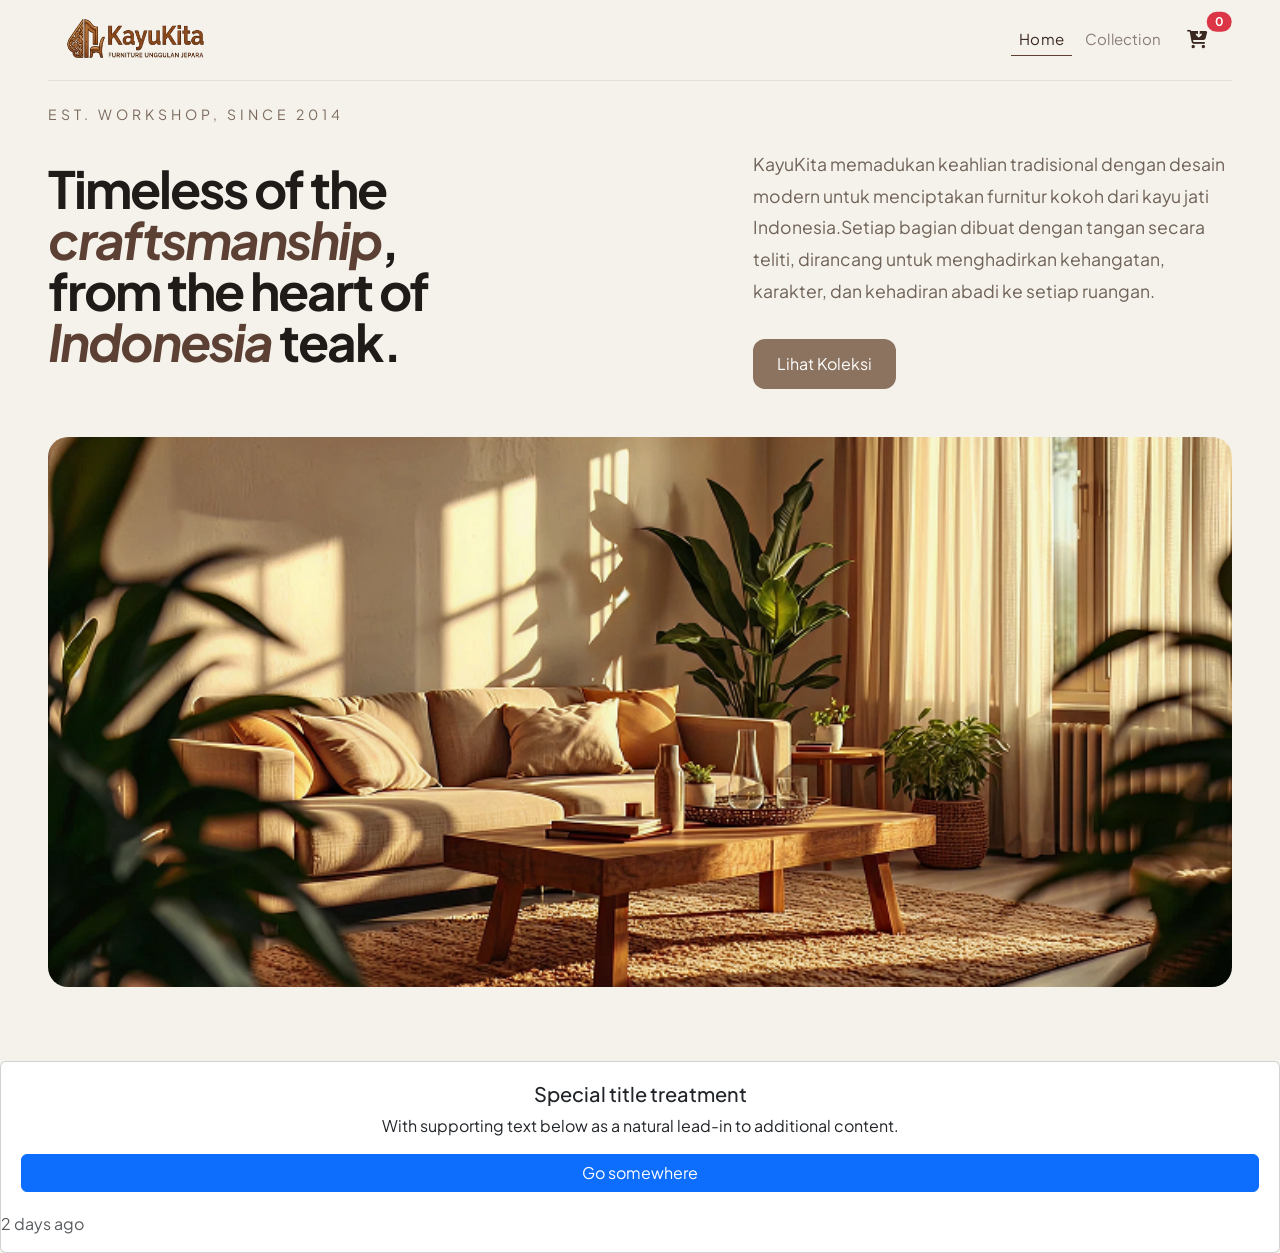
==== commit 69ecf84f: "Update all - temporary" ====
--- a/index.html
+++ b/index.html
@@ -1,173 +1,143 @@
-<!doctype html>
+<!DOCTYPE html>
 <html lang="en">
-  <!-- 
+<!-- 
     NOTE TO ALL FRIENDS, REMEMBER DON'T FORGET TO PUT COMMENT ON EVERY FEATURE TO HELP OTHER KNOW THIS FOR WHAT FEATURE TY!
     -->
 
-  <head>
+<head>
     <meta charset="utf-8" />
     <meta name="description" content="E-Catalog" />
-    <meta
-      name="keywords"
-      content="furniture, tables, chair, indonesia, jepara"
-    />
+    <meta name="keywords" content="furniture, tables, chair, indonesia, jepara" />
     <meta name="author" content="Tim 1 - KayuKita" />
     <meta name="viewport" content="width=device-width, initial-scale=1" />
     <title>KayuKita</title>
 
+
     <!-- Boostrap 5.3.8 CSS -->
-    <link
-      href="https://cdn.jsdelivr.net/npm/bootstrap@5.3.8/dist/css/bootstrap.min.css"
-      rel="stylesheet"
-      integrity="sha384-sRIl4kxILFvY47J16cr9ZwB07vP4J8+LH7qKQnuqkuIAvNWLzeN8tE5YBujZqJLB"
-      crossorigin="anonymous"
-    />
+    <link href="https://cdn.jsdelivr.net/npm/bootstrap@5.3.8/dist/css/bootstrap.min.css" rel="stylesheet"
+        integrity="sha384-sRIl4kxILFvY47J16cr9ZwB07vP4J8+LH7qKQnuqkuIAvNWLzeN8tE5YBujZqJLB" crossorigin="anonymous">
 
     <!-- Font -->
-    <link rel="preconnect" href="https://fonts.googleapis.com" />
-    <link rel="preconnect" href="https://fonts.gstatic.com" crossorigin />
-    <link
-      href="https://fonts.googleapis.com/css2?family=Plus+Jakarta+Sans:ital,wght@0,200..800;1,200..800&display=swap"
-      rel="stylesheet"
-    />
+    <link rel="preconnect" href="https://fonts.googleapis.com">
+    <link rel="preconnect" href="https://fonts.gstatic.com" crossorigin>
+    <link href="https://fonts.googleapis.com/css2?family=Plus+Jakarta+Sans:ital,wght@0,200..800;1,200..800&display=swap"
+        rel="stylesheet">
 
     <!-- Font Awesome CDN — taruh di head sebelum style.css -->
-    <link
-      rel="stylesheet"
-      href="https://cdnjs.cloudflare.com/ajax/libs/font-awesome/6.5.0/css/all.min.css"
-    />
+    <link rel="stylesheet" href="https://cdnjs.cloudflare.com/ajax/libs/font-awesome/6.5.0/css/all.min.css">
 
     <!-- style.css -->
-    <link rel="stylesheet" href="./asset/style/style.css" />
+    <link rel="stylesheet" href="/asset/style/style.css">
 
     <!-- Favicon -->
-    <link rel="icon" type="images/png" href="./asset/images/favicon.png" />
-  </head>
+    <link rel="icon" type="images/png" href="/asset/images/favicon.png">
+</head>
 
-  <body>
+<body>
     <!-- Navbar -->
-    <nav class="navbar navbar-expand-lg .bg-light mx-5">
-      <div class="container-fluid">
-        <!-- Brand / Logo -->
-        <a class="navbar-brand logo-brand" href="#">
-          <img
-            src="./asset/images/Bigger Logo.png    "
-            alt="Logo KayuKita"
-            width="155"
-            height="50"
-          />
-        </a>
-        <!-- Toggler Button (visible on mobile) -->
-        <button
-          class="navbar-toggler"
-          type="button"
-          data-bs-toggle="collapse"
-          data-bs-target="#navbarSupportedContent"
-          aria-controls="navbarSupportedContent"
-          aria-expanded="false"
-          aria-label="Toggle navigation"
-        >
-          <span class="navbar-toggler-icon"></span>
-        </button>
-        <!-- Navbar Content (Collapsible on mobile) -->
-        <div class="collapse navbar-collapse" id="navbarSupportedContent">
-          <!-- Nav Links -->
-          <ul class="navbar-nav ms-auto mb-2 mb-lg-0">
-            <li class="nav-item">
-              <a class="nav-link active" aria-current="page" href="./index.html"
-                >Home</a
-              >
-            </li>
-            <li class="nav-item">
-              <a class="nav-link" href="./pages/collection.html">Collection</a>
-            </li>
-          </ul>
+    <nav class="navbar navbar-expand-lg .bg-light mx-5 ">
+        <div class="container-fluid">
+            <!-- Brand / Logo -->
+            <a class="navbar-brand logo-brand" href="#">
+                <img src="/asset/images/Navbar Logo.png" alt="Logo KayuKita" width="155" height="50">
+            </a>
+            <!-- Toggler Button (visible on mobile) -->
+            <button class="navbar-toggler" type="button" data-bs-toggle="collapse"
+                data-bs-target="#navbarSupportedContent" aria-controls="navbarSupportedContent" aria-expanded="false"
+                aria-label="Toggle navigation">
+                <span class="navbar-toggler-icon"></span>
+            </button>
+            <!-- Navbar Content (Collapsible on mobile) -->
+            <div class="collapse navbar-collapse" id="navbarSupportedContent">
+                <!-- Nav Links -->
+                <ul class="navbar-nav ms-auto mb-2 mb-lg-0">
+                    <li class="nav-item">
+                        <a class="nav-link active" aria-current="page" href="/index.html">Home</a>
+                    </li>
+                    <li class="nav-item">
+                        <a class="nav-link" href="/pages/collection.html">Collection</a>
+                    </li>
+                </ul>
 
-          <!-- ini ditambahin  <a href> -->
-          <a href="./pages/cart.html">
-            <!-- Cart Button dengan Badge di Navbar -->
-            <button type="button" class="btn position-relative" id="cartBtn">
-              <!-- Icon cart dari Font Awesome -->
-              <i
-                class="fa-solid fa-cart-arrow-down"
-                style="font-size: 18px; color: #3a2820"
-              ></i>
+                <!-- ini ditambahin  <a href> -->
 
-              <!-- Badge angka — diupdate oleh JS -->
-              <span
-                class="position-absolute top-0 start-100 translate-middle badge rounded-pill bg-danger"
-                id="cartBadge"
-              >
-                0
-                <span class="visually-hidden">item di keranjang</span>
-              </span>
-            </button>
-          </a>
+                <!-- Cart Button dengan Badge di Navbar -->
+                <a href="/pages/cart.html">
+                    <button href="/pages/cart.html" type="button" class="btn position-relative" id="cartBtn">
+                        <!-- Icon cart dari Font Awesome -->
+                        <i class="fa-solid fa-cart-arrow-down" style="font-size: 18px; color: #3A2820;"></i>
+                        <!-- Badge angka — diupdate oleh JS -->
+                        <span class="position-absolute top-0 start-100 translate-middle badge rounded-pill bg-danger"
+                            id="cartBadge">
+                            0
+                            <span class="visually-hidden">item di keranjang</span>
+                        </span>
+                    </button>
+                </a>
+            </div>
         </div>
-      </div>
     </nav>
 
     <main>
-      <section class="hero-section" aria-label="Hero Maison Oak">
-        <div class="container-fluid px-5 py-4">
-          <!-- top text -->
-          <p class="eyebrow mb-4">EST. WORKSHOP, SINCE 2014</p>
+        <section class="hero-section" aria-label="Hero Maison Oak">
+            <div class="container-fluid px-5 py-4">
+                <!-- top text -->
+                <p class="eyebrow mb-4">EST. WORKSHOP, SINCE 2014</p>
 
-          <div class="row align-items-center">
-            <!-- LEFT -->
-            <div class="col-lg-7">
-              <h1 class="hero-heading">
-                Timeless of the <br />
-                <!-- ubah warna -->
-                <span class="text-highlight"><i>craftsmanship</i></span
-                >, <br />
-                from the heart of <br />
-                <span class="text-highlight"><i>craftsmanship</i></span> teak.
-              </h1>
+                <div class="row align-items-center">
+                    <!-- LEFT -->
+                    <div class="col-lg-7">
+                        <h1 class="hero-heading">
+                            Timeless of the <br />
+                            <!-- ubah warna -->
+                            <span class="text-highlight"><i>craftsmanship</i></span>, <br />
+                            from the heart of <br />
+                            <span class="text-highlight"><i>Indonesia</i></span> teak.
+                        </h1>
+                    </div>
+
+                    <!-- RIGHT -->
+                    <div class="col-lg-5">
+                        <div class="hero-right">
+                            <p class="hero-body">
+                                KayuKita memadukan keahlian tradisional dengan desain modern untuk menciptakan furnitur
+                                kokoh dari kayu jati Indonesia.Setiap bagian dibuat dengan tangan secara teliti,
+                                dirancang untuk menghadirkan kehangatan, karakter, dan kehadiran abadi ke setiap
+                                ruangan.
+                            </p>
+
+                            <div class="hero-buttons">
+                                <button class="btn-shop">Lihat Koleksi</button>
+                            </div>
+                        </div>
+                    </div>
+                </div>
+
+                <!-- IMAGE -->
+                <div class="hero-image-full">
+                    <img src="./asset/images/hero.png" alt="Maison Oak Furniture" class="img-fluid" />
+                </div>
             </div>
-
-            <!-- RIGHT -->
-            <div class="col-lg-5">
-              <div class="hero-right">
-                <p class="hero-body">
-                  KayuKita memadukan keahlian tradisional dengan desain modern
-                  untuk menciptakan furnitur kokoh dari kayu jati
-                  Indonesia.Setiap bagian dibuat dengan tangan secara teliti,
-                  dirancang untuk menghadirkan kehangatan, karakter, dan
-                  kehadiran abadi ke setiap ruangan.
-                </p>
-
-                <div class="hero-buttons">
-                    <a href="./pages/collection.html">
-                        <button class="btn-shop">Lihat Koleksi</button>
-                    </a>
-                  
-                    <a href="./pages/cart.html">
-                        <button class="btn-catalog">Kelola Katalog</button>
-                    </a>
-                  
-                </div>
-              </div>
-            </div>
-          </div>
-
-          <!-- IMAGE -->
-          <div class="hero-image-full">
-            <img
-              src="./asset/images/hero.png"
-              alt="Maison Oak Furniture"
-              class="img-fluid"
-            />
-          </div>
-        </div>
-      </section>
+        </section>
     </main>
 
+    <footer>
+        <div class="card text-center">
+            <div class="card-body">
+                <h5 class="card-title">Special title treatment</h5>
+                <p class="card-text">With supporting text below as a natural lead-in to additional content.</p>
+                <a href="#" class="btn btn-primary">Go somewhere</a>
+            </div>
+            <div class="card-footer text-body-secondary">
+                2 days ago
+            </div>
+        </div>
+    </footer>
+
     <!-- Boostrap Javascript (bundle with popper) -->
-    <script
-      src="https://cdn.jsdelivr.net/npm/bootstrap@5.3.8/dist/js/bootstrap.bundle.min.js"
-      integrity="sha384-FKyoEForCGlyvwx9Hj09JcYn3nv7wiPVlz7YYwJrWVcXK/BmnVDxM+D2scQbITxI"
-      crossorigin="anonymous"
-    ></script>
-  </body>
-</html>
+    <script src="https://cdn.jsdelivr.net/npm/bootstrap@5.3.8/dist/js/bootstrap.bundle.min.js"
+        integrity="sha384-FKyoEForCGlyvwx9Hj09JcYn3nv7wiPVlz7YYwJrWVcXK/BmnVDxM+D2scQbITxI"
+        crossorigin="anonymous"></script>
+</body>
+
+</html>
--- a/asset/style/style.css
+++ b/asset/style/style.css
@@ -3,54 +3,66 @@
  */
 
 body {
-    font-family: "Plus Jakarta Sans", sans-serif;
-    background-color: #F5F2EC;
-}
-
+  font-family: "Plus Jakarta Sans", sans-serif;
+  background-color: #F5F2EC;
+}
+
+/* 
+    NAVBAR
+*/
 .navbar {
-    background-color: #F5F2EC !important;
-    box-shadow: 0 1px 0 rgba(0, 0, 0, 0.08);
-    padding-top: 10px;
-    padding-bottom: 10px;
-}
-
-/* Nav links */
+  background-color: #F5F2EC !important;
+  box-shadow: 0 1px 0 rgba(0, 0, 0, 0.08);
+  padding-top: 10px;
+  padding-bottom: 10px;
+}
+
 .navbar .nav-link {
-    color: #8A7D76;
-    margin-right: 5px;
-    font-size: 15px;
-    letter-spacing: 0.2px;
-    padding: 4px 0;
-    transition: color 0.2s;
-}
-
-.navbar .nav-link:hover, 
+  color: #8A7D76;
+  margin-right: 5px;
+  font-size: 15px;
+  letter-spacing: 0.2px;
+  padding: 4px 0;
+  transition: color 0.2s;
+}
+
+.navbar .nav-link:hover,
 .navbar .nav-link.active {
-    color: #3A2820;
+  color: #3A2820;
 }
 
 .navbar .nav-link.active {
-    border-bottom: 1.5px solid #5C4033; 
-}
-
+  border-bottom: 1.5px solid #5C4033;
+}
+
+/* 
+    SECTION LABELS
+*/
 .section-tag {
-    font-size: 11px;
-    letter-spacing: 3px;
-    text-transform: uppercase;
-    color: #B5ABA4;
-    margin-bottom: 12px;
+  font-size: 11px;
+  letter-spacing: 3px;
+  text-transform: uppercase;
+  color: #B5ABA4;
+  margin-bottom: 12px;
 }
 
 .section-title {
-    font-size: 40px;
-    font-weight: 700;
-    color: #3A2820;
-    margin-bottom: 6px;
-}
-
+  font-size: 40px;
+  font-weight: 700;
+  color: #3A2820;
+  margin-bottom: 6px;
+}
+
+/*  
+    HERO — Home Page
+ */
 .hero-section {
   min-height: 100vh;
   display: flex;
+}
+
+.text-highlight {
+  color: #5C4033;
 }
 
 .eyebrow {
@@ -60,33 +72,29 @@
   color: #7b6a5d;
 }
 
-.hero-heading . {
+.hero-heading {
   font-size: clamp(1.5rem, 4vw, 4rem);
   line-height: 1;
   font-weight: 700;
   letter-spacing: -2px;
   color: #1f1b18;
   max-width: 480px;
-  /* display: flex; */
 }
 
 .hero-heading em {
   color: #7b6a5d;
   font-weight: 600;
-  display: flex;
 }
 
 .hero-right {
   max-width: 480px;
-  margin-left: flex;
 }
 
 .hero-body {
-  font-size: 1rem;
+  font-size: 1.1rem;
   line-height: 1.8;
   color: #6f6257;
   margin-bottom: 2rem;
-  display: flex;
 }
 
 .hero-buttons {
@@ -95,32 +103,19 @@
   flex-wrap: wrap;
 }
 
-.btn-shop,
-.btn-catalog {
-  padding: 1rem 2rem;
+.btn-shop {
+  padding: 0.8rem 1.5rem;
   border-radius: 12px;
   font-size: 1rem;
-  border: 1px solid #c9b8aa;
-  transition: 0.3s ease;
-}
-
-.btn-shop {
   background-color: #8b735f;
   color: white;
   border: none;
+  transition: 0.3s ease;
+  cursor: pointer;
 }
 
 .btn-shop:hover {
   background-color: #735e4d;
-}
-
-.btn-catalog {
-  background-color: transparent;
-  color: #5e5147;
-}
-
-.btn-catalog:hover {
-  background-color: #e8e0d8;
 }
 
 .hero-image-full {
@@ -133,44 +128,183 @@
   height: clamp(300px, 50vw, 550px);
   object-fit: cover;
   border-radius: 20px;
-}
-
-.img-wrap {
-  width: 80px;
-  height: 80px;
-  overflow: hidden;
-  border-radius: 12px;
-}
-
-.product-img {
-  width: 100%;
-  height: 100%;
-  object-fit: cover;
-  transition: 0.4s;
-}
-
-.img-wrap:hover .product-img {
-  transform: scale(1.1);
-}
-
-.price-old {
-  text-decoration: line-through;
-  color: #aaa;
-  font-size: 14px;
-}
-
-.price-new {
-  font-weight: 700;
-  color: #3A2820;
-}
-
-.checkout-box {
+  margin-bottom: 50px;
+}
+
+/* 
+    COLLECTION — Product Grid
+*/
+.products-grid {
+  display: grid;
+  grid-template-columns: repeat(3, 1fr);
+  gap: 24px;
+  padding-bottom: 60px;
+}
+
+.product-card {
   background: white;
   border-radius: 16px;
-}
-
-.tooltip-inner {
-  max-width: 200px;   /* batas lebar */
-  white-space: normal; /* biar turun ke bawah */
-  text-align: left;
+  overflow: hidden;
+  border: 1px solid #ddd;
+  /* Flexbox biar card-body bisa grow */
+  display: flex;
+  flex-direction: column;
+}
+
+.card-img img {
+  width: 100%;
+  height: 240px;
+  object-fit: cover;
+}
+
+/* Card body flex grow — mendorong cart-actions ke bawah */
+.card-body {
+  padding: 20px;
+  display: flex;
+  flex-direction: column;
+  flex: 1;
+}
+
+.card-name {
+  font-size: 18px;
+  font-weight: 700;
+  margin-bottom: 10px;
+  color: #2c2416;
+}
+
+.card-desc {
+  color: #777;
+  line-height: 1.6;
+  margin-bottom: 16px;
+  font-size: 14px;
+  /* Batasi deskripsi 3 baris */
+  display: -webkit-box;
+  -webkit-line-clamp: 3;
+  -webkit-box-orient: vertical;
+  overflow: hidden;
+  /* Flex grow mendorong card-footer & cart-actions ke bawah */
+  flex: 1;
+}
+
+.card-footer {
+  display: flex;
+  justify-content: space-between;
+  align-items: center;
+  margin-bottom: 16px;
+  background: transparent;
+  border: none;
+  padding: 0;
+}
+
+.card-price {
+  color: #5c4033;
+  font-weight: bold;
+  font-size: 16px;
+}
+
+.card-stock {
+  font-size: 13px;
+  color: #999;
+}
+
+/* ============================================
+   CART ACTIONS — Tombol Add to Cart & Qty
+   ============================================ */
+.cart-actions {
+  display: flex;
+  align-items: center;
+  gap: 10px;
+  /* Selalu di bawah karena card-desc flex:1 */
+  margin-top: auto;
+}
+
+/* Tombol Add to Cart — full width */
+.add-cart-btn {
+  width: 100%;
+  padding: 12px;
+  border: none;
+  border-radius: 10px;
+  background: #222;
+  color: white;
+  cursor: pointer;
+  font-weight: 500;
+  font-size: 14px;
+  text-align: center;
+  transition: background 0.2s;
+}
+
+.add-cart-btn:hover {
+  background: #3A2820;
+}
+
+.add-cart-btn:disabled {
+  background: #999;
+  cursor: not-allowed;
+}
+
+/* Tombol +/- qty */
+.qty-btn {
+  width: 36px;
+  height: 36px;
+  border: none;
+  background: #5c4033;
+  color: white;
+  border-radius: 8px;
+  cursor: pointer;
+  font-size: 18px;
+  line-height: 1;
+  transition: background 0.2s;
+  flex-shrink: 0;
+}
+
+.qty-btn:hover {
+  background: #3A2820;
+}
+
+.qty-btn:disabled {
+  background: #999;
+  cursor: not-allowed;
+}
+
+/* Angka qty di tengah */
+.qty {
+  font-size: 16px;
+  font-weight: 600;
+  min-width: 24px;
+  text-align: center;
+  color: #2c2416;
+}
+
+/* ============================================
+   CART PAGE
+   ============================================ */
+.page-wrap {
+  padding-bottom: 80px;
+}
+
+.cart-item {
+  transition: background 0.15s;
+}
+
+.cart-item:hover {
+  background: #f8f5ef;
+}
+
+/* ============================================
+   RESPONSIVE
+   ============================================ */
+@media (max-width: 992px) {
+  .products-grid {
+    grid-template-columns: repeat(2, 1fr);
+  }
+}
+
+@media (max-width: 600px) {
+  .products-grid {
+    grid-template-columns: 1fr;
+  }
+
+  .section-title {
+    font-size: 28px;
+  }
 }
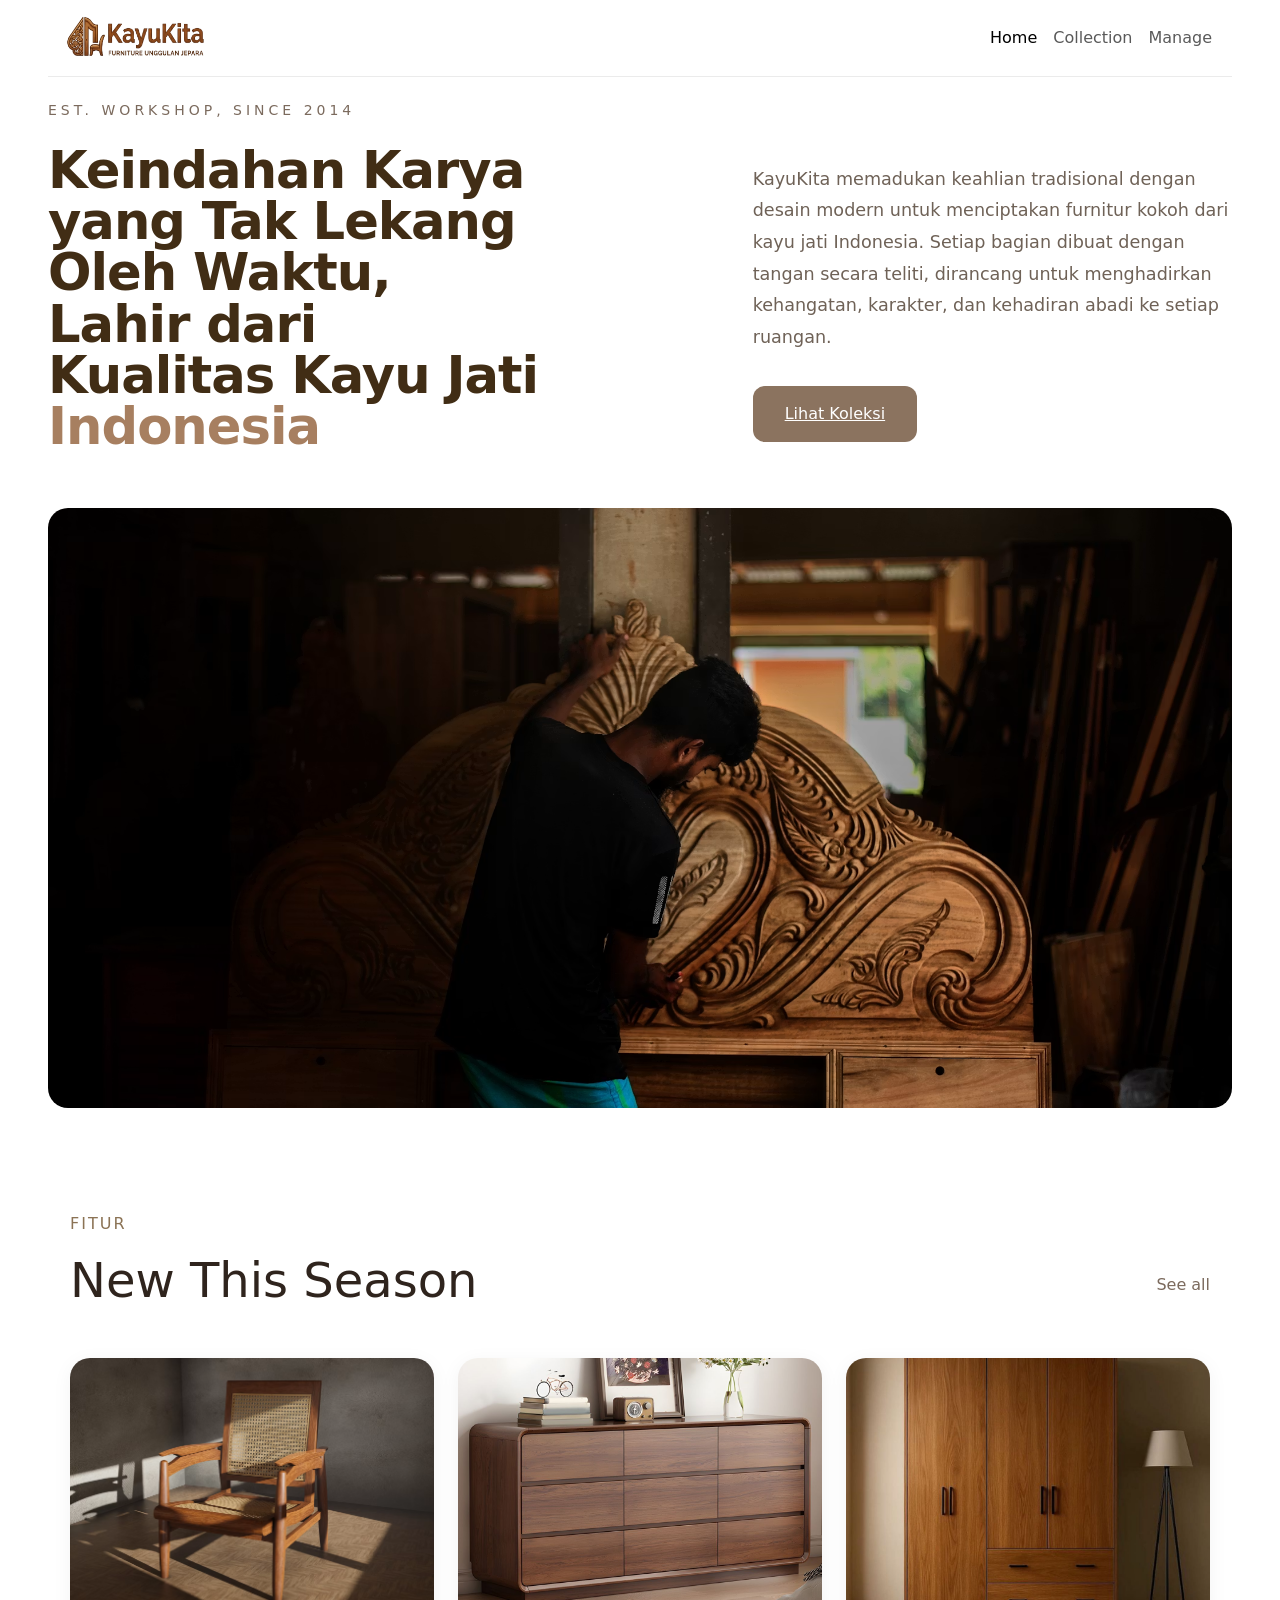
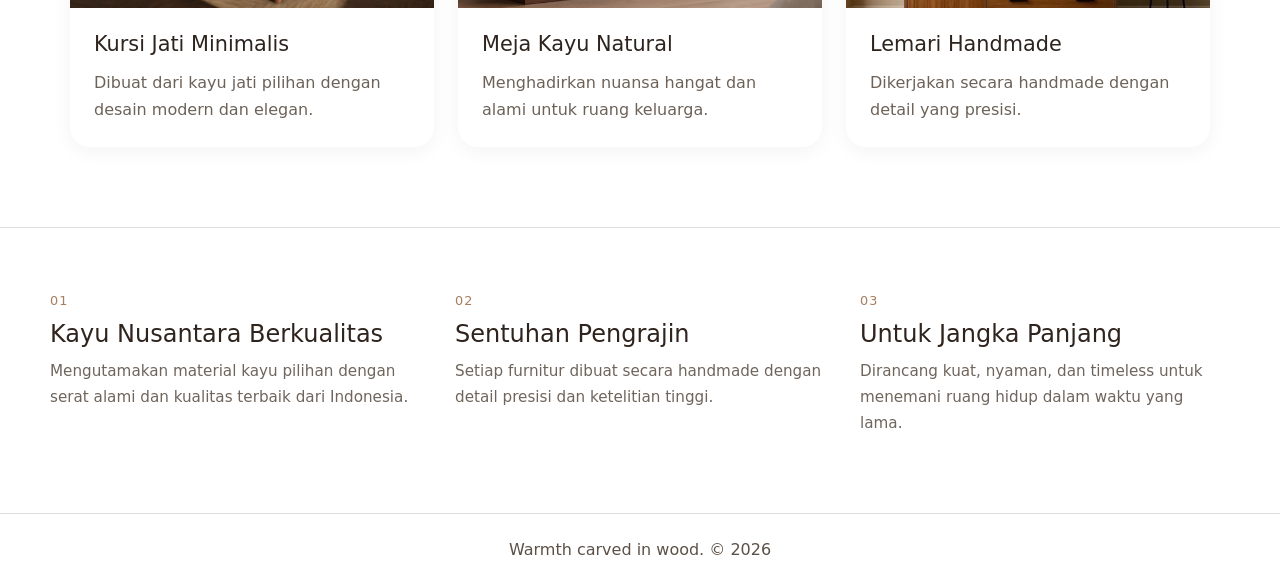
==== commit b6d104ca: "Merge pull request #3 from alysayasmin/arum done home page" ====
--- a/index.html
+++ b/index.html
@@ -1,143 +1,241 @@
-<!DOCTYPE html>
+<!doctype html>
 <html lang="en">
-<!-- 
+  <!-- 
     NOTE TO ALL FRIENDS, REMEMBER DON'T FORGET TO PUT COMMENT ON EVERY FEATURE TO HELP OTHER KNOW THIS FOR WHAT FEATURE TY!
     -->
 
-<head>
+  <head>
     <meta charset="utf-8" />
     <meta name="description" content="E-Catalog" />
-    <meta name="keywords" content="furniture, tables, chair, indonesia, jepara" />
+    <meta
+      name="keywords"
+      content="furniture, tables, chair, indonesia, jepara"
+    />
     <meta name="author" content="Tim 1 - KayuKita" />
     <meta name="viewport" content="width=device-width, initial-scale=1" />
     <title>KayuKita</title>
 
-
     <!-- Boostrap 5.3.8 CSS -->
-    <link href="https://cdn.jsdelivr.net/npm/bootstrap@5.3.8/dist/css/bootstrap.min.css" rel="stylesheet"
-        integrity="sha384-sRIl4kxILFvY47J16cr9ZwB07vP4J8+LH7qKQnuqkuIAvNWLzeN8tE5YBujZqJLB" crossorigin="anonymous">
+    <link
+      href="https://cdn.jsdelivr.net/npm/bootstrap@5.3.8/dist/css/bootstrap.min.css"
+      rel="stylesheet"
+      integrity="sha384-sRIl4kxILFvY47J16cr9ZwB07vP4J8+LH7qKQnuqkuIAvNWLzeN8tE5YBujZqJLB"
+      crossorigin="anonymous"
+    />
+    <!-- style.css -->
+    <link rel="stylesheet" href="./asset/style/style.css" />
+    <!-- Favicon -->
+    <link rel="icon" type="images/png" href="asset/images/favicon.png" />
 
     <!-- Font -->
-    <link rel="preconnect" href="https://fonts.googleapis.com">
-    <link rel="preconnect" href="https://fonts.gstatic.com" crossorigin>
-    <link href="https://fonts.googleapis.com/css2?family=Plus+Jakarta+Sans:ital,wght@0,200..800;1,200..800&display=swap"
-        rel="stylesheet">
-
-    <!-- Font Awesome CDN — taruh di head sebelum style.css -->
-    <link rel="stylesheet" href="https://cdnjs.cloudflare.com/ajax/libs/font-awesome/6.5.0/css/all.min.css">
-
-    <!-- style.css -->
-    <link rel="stylesheet" href="/asset/style/style.css">
-
-    <!-- Favicon -->
-    <link rel="icon" type="images/png" href="/asset/images/favicon.png">
-</head>
-
-<body>
+    <link rel="preconnect" href="https://fonts.googleapis.com" />
+    <link rel="preconnect" href="https://fonts.gstatic.com" crossorigin />
+    <link
+      href="https://fonts.googleapis.com/css2?family=Plus+Jakarta+Sans:ital,wght@0,200..800;1,200..800&display=swap"
+      rel="stylesheet"
+    />
+  </head>
+
+  <body>
     <!-- Navbar -->
-    <nav class="navbar navbar-expand-lg .bg-light mx-5 ">
-        <div class="container-fluid">
-            <!-- Brand / Logo -->
-            <a class="navbar-brand logo-brand" href="#">
-                <img src="/asset/images/Navbar Logo.png" alt="Logo KayuKita" width="155" height="50">
-            </a>
-            <!-- Toggler Button (visible on mobile) -->
-            <button class="navbar-toggler" type="button" data-bs-toggle="collapse"
-                data-bs-target="#navbarSupportedContent" aria-controls="navbarSupportedContent" aria-expanded="false"
-                aria-label="Toggle navigation">
-                <span class="navbar-toggler-icon"></span>
-            </button>
-            <!-- Navbar Content (Collapsible on mobile) -->
-            <div class="collapse navbar-collapse" id="navbarSupportedContent">
-                <!-- Nav Links -->
-                <ul class="navbar-nav ms-auto mb-2 mb-lg-0">
-                    <li class="nav-item">
-                        <a class="nav-link active" aria-current="page" href="/index.html">Home</a>
-                    </li>
-                    <li class="nav-item">
-                        <a class="nav-link" href="/pages/collection.html">Collection</a>
-                    </li>
-                </ul>
-
-                <!-- ini ditambahin  <a href> -->
-
-                <!-- Cart Button dengan Badge di Navbar -->
-                <a href="/pages/cart.html">
-                    <button href="/pages/cart.html" type="button" class="btn position-relative" id="cartBtn">
-                        <!-- Icon cart dari Font Awesome -->
-                        <i class="fa-solid fa-cart-arrow-down" style="font-size: 18px; color: #3A2820;"></i>
-                        <!-- Badge angka — diupdate oleh JS -->
-                        <span class="position-absolute top-0 start-100 translate-middle badge rounded-pill bg-danger"
-                            id="cartBadge">
-                            0
-                            <span class="visually-hidden">item di keranjang</span>
-                        </span>
-                    </button>
-                </a>
-            </div>
-        </div>
+    <nav class="navbar navbar-expand-lg .bg-light mx-5">
+      <div class="container-fluid">
+        <!-- Brand / Logo -->
+        <a class="navbar-brand logo-brand" href="#">
+          <img
+            src="asset/images/Navbar Logo.png"
+            alt="Logo KayuKita"
+            width="155"
+            height="50"
+          />
+        </a>
+        <!-- Toggler Button (visible on mobile) -->
+        <button
+          class="navbar-toggler"
+          type="button"
+          data-bs-toggle="collapse"
+          data-bs-target="#navbarSupportedContent"
+          aria-controls="navbarSupportedContent"
+          aria-expanded="false"
+          aria-label="Toggle navigation"
+        >
+          <span class="navbar-toggler-icon"></span>
+        </button>
+        <!-- Navbar Content (Collapsible on mobile) -->
+        <div class="collapse navbar-collapse" id="navbarSupportedContent">
+          <!-- Nav Links -->
+          <ul class="navbar-nav ms-auto mb-2 mb-lg-0">
+            <li class="nav-item">
+              <a class="nav-link active" aria-current="page" href="#">Home</a>
+            </li>
+            <li class="nav-item">
+              <a class="nav-link" href="#">Collection</a>
+            </li>
+            <li class="nav-item">
+              <a class="nav-link" href="#">Manage</a>
+            </li>
+          </ul>
+          <!-- CTA Button
+                <button class="btn btn-primary" type="button">Login</button> -->
+        </div>
+      </div>
     </nav>
 
     <main>
-        <section class="hero-section" aria-label="Hero Maison Oak">
-            <div class="container-fluid px-5 py-4">
-                <!-- top text -->
-                <p class="eyebrow mb-4">EST. WORKSHOP, SINCE 2014</p>
-
-                <div class="row align-items-center">
-                    <!-- LEFT -->
-                    <div class="col-lg-7">
-                        <h1 class="hero-heading">
-                            Timeless of the <br />
-                            <!-- ubah warna -->
-                            <span class="text-highlight"><i>craftsmanship</i></span>, <br />
-                            from the heart of <br />
-                            <span class="text-highlight"><i>Indonesia</i></span> teak.
-                        </h1>
-                    </div>
-
-                    <!-- RIGHT -->
-                    <div class="col-lg-5">
-                        <div class="hero-right">
-                            <p class="hero-body">
-                                KayuKita memadukan keahlian tradisional dengan desain modern untuk menciptakan furnitur
-                                kokoh dari kayu jati Indonesia.Setiap bagian dibuat dengan tangan secara teliti,
-                                dirancang untuk menghadirkan kehangatan, karakter, dan kehadiran abadi ke setiap
-                                ruangan.
-                            </p>
-
-                            <div class="hero-buttons">
-                                <button class="btn-shop">Lihat Koleksi</button>
-                            </div>
-                        </div>
-                    </div>
+      <section class="hero-section" aria-label="Hero Maison Oak">
+        <div class="container-fluid px-5 py-4">
+          <!-- top text -->
+          <p class="eyebrow mb-4">EST. WORKSHOP, SINCE 2014</p>
+
+          <div class="row align-items-center">
+            <!-- LEFT -->
+            <div class="col-lg-7">
+              <h1 class="hero-heading">
+                Keindahan Karya yang Tak Lekang Oleh Waktu, <br />Lahir dari
+                Kualitas Kayu Jati <span style="color: #a77f60">Indonesia</span>
+              </h1>
+            </div>
+
+            <!-- RIGHT -->
+            <div class="col-lg-5">
+              <div class="hero-right">
+                <p class="hero-body">
+                  KayuKita memadukan keahlian tradisional dengan desain modern
+                  untuk menciptakan furnitur kokoh dari kayu jati Indonesia.
+                  Setiap bagian dibuat dengan tangan secara teliti, dirancang
+                  untuk menghadirkan kehangatan, karakter, dan kehadiran abadi
+                  ke setiap ruangan.
+                </p>
+
+                <div class="hero-buttons">
+                  <a href="collection.html" class="btn-shop">Lihat Koleksi</a>
                 </div>
-
-                <!-- IMAGE -->
-                <div class="hero-image-full">
-                    <img src="./asset/images/hero.png" alt="Maison Oak Furniture" class="img-fluid" />
-                </div>
-            </div>
-        </section>
+              </div>
+            </div>
+          </div>
+
+          <!-- IMAGE -->
+          <div class="hero-image-full">
+            <img
+              src="./asset/images/hero-image.avif"
+              alt="Maison Oak Furniture"
+              class="img-fluid"
+            />
+          </div>
+        </div>
+      </section>
     </main>
 
-    <footer>
-        <div class="card text-center">
+    <section class="item container">
+      <p class="section-label">Fitur</p>
+
+      <div class="section-heading">
+        <h2>New This Season</h2>
+        <a href="#">See all</a>
+      </div>
+
+      <div class="row g-4">
+        <!-- CARD 1 -->
+        <div class="col-md-4">
+          <div class="card product-card">
+            <img
+              src="./asset/images/kursi kayukita-1.avif"
+              alt="kursi-kayu-kita"
+              class="card-image"
+            />
+
             <div class="card-body">
-                <h5 class="card-title">Special title treatment</h5>
-                <p class="card-text">With supporting text below as a natural lead-in to additional content.</p>
-                <a href="#" class="btn btn-primary">Go somewhere</a>
-            </div>
-            <div class="card-footer text-body-secondary">
-                2 days ago
-            </div>
-        </div>
-    </footer>
+              <h5 class="card-title">Kursi Jati Minimalis</h5>
+
+              <p class="card-text">
+                Dibuat dari kayu jati pilihan dengan desain modern dan elegan.
+              </p>
+            </div>
+          </div>
+        </div>
+
+        <!-- CARD 2 -->
+        <div class="col-md-4">
+          <div class="card product-card">
+            <img
+              src="./asset/images/meja bawah meja.jpg"
+              alt="meja-kayu"
+              class="card-image"
+            />
+
+            <div class="card-body">
+              <h5 class="card-title">Meja Kayu Natural</h5>
+
+              <p class="card-text">
+                Menghadirkan nuansa hangat dan alami untuk ruang keluarga.
+              </p>
+            </div>
+          </div>
+        </div>
+
+        <!-- CARD 3 -->
+        <div class="col-md-4">
+          <div class="card product-card">
+            <img
+              src="./asset/images/lemari3pintu-KayuKita-1.jpg"
+              alt="lemari-kayu"
+              class="card-image"
+            />
+
+            <div class="card-body">
+              <h5 class="card-title">Lemari Handmade</h5>
+
+              <p class="card-text">
+                Dikerjakan secara handmade dengan detail yang presisi.
+              </p>
+            </div>
+          </div>
+        </div>
+      </div>
+    </section>
+
+    <section class="features">
+      <div class="feature-item">
+        <span class="feature-number">01</span>
+
+        <h3>Kayu Nusantara Berkualitas</h3>
+
+        <p>
+          Mengutamakan material kayu pilihan dengan serat alami dan kualitas
+          terbaik dari Indonesia.
+        </p>
+      </div>
+
+      <div class="feature-item">
+        <span class="feature-number">02</span>
+
+        <h3>Sentuhan Pengrajin</h3>
+
+        <p>
+          Setiap furnitur dibuat secara handmade dengan detail presisi dan
+          ketelitian tinggi.
+        </p>
+      </div>
+
+      <div class="feature-item">
+        <span class="feature-number">03</span>
+
+        <h3>Untuk Jangka Panjang</h3>
+
+        <p>
+          Dirancang kuat, nyaman, dan timeless untuk menemani ruang hidup dalam
+          waktu yang lama.
+        </p>
+      </div>
+    </section>
+
+    <footer>Warmth carved in wood. &#169; 2026</footer>
 
     <!-- Boostrap Javascript (bundle with popper) -->
-    <script src="https://cdn.jsdelivr.net/npm/bootstrap@5.3.8/dist/js/bootstrap.bundle.min.js"
-        integrity="sha384-FKyoEForCGlyvwx9Hj09JcYn3nv7wiPVlz7YYwJrWVcXK/BmnVDxM+D2scQbITxI"
-        crossorigin="anonymous"></script>
-</body>
-
-</html>+    <script
+      src="https://cdn.jsdelivr.net/npm/bootstrap@5.3.8/dist/js/bootstrap.bundle.min.js"
+      integrity="sha384-FKyoEForCGlyvwx9Hj09JcYn3nv7wiPVlz7YYwJrWVcXK/BmnVDxM+D2scQbITxI"
+      crossorigin="anonymous"
+    ></script>
+  </body>
+</html>
--- a/asset/style/style.css
+++ b/asset/style/style.css
@@ -2,67 +2,12 @@
     NOTE TO ALL FRIENDS, REMEMBER DON'T FORGET TO PUT COMMENT ON EVERY FEATURE TO HELP OTHER KNOW THIS FOR WHAT FEATURE TY!
  */
 
-body {
-  font-family: "Plus Jakarta Sans", sans-serif;
-  background-color: #F5F2EC;
-}
-
-/* 
-    NAVBAR
-*/
 .navbar {
-  background-color: #F5F2EC !important;
   box-shadow: 0 1px 0 rgba(0, 0, 0, 0.08);
-  padding-top: 10px;
-  padding-bottom: 10px;
-}
-
-.navbar .nav-link {
-  color: #8A7D76;
-  margin-right: 5px;
-  font-size: 15px;
-  letter-spacing: 0.2px;
-  padding: 4px 0;
-  transition: color 0.2s;
-}
-
-.navbar .nav-link:hover,
-.navbar .nav-link.active {
-  color: #3A2820;
-}
-
-.navbar .nav-link.active {
-  border-bottom: 1.5px solid #5C4033;
-}
-
-/* 
-    SECTION LABELS
-*/
-.section-tag {
-  font-size: 11px;
-  letter-spacing: 3px;
-  text-transform: uppercase;
-  color: #B5ABA4;
-  margin-bottom: 12px;
-}
-
-.section-title {
-  font-size: 40px;
-  font-weight: 700;
-  color: #3A2820;
-  margin-bottom: 6px;
-}
-
-/*  
-    HERO — Home Page
- */
+}
 .hero-section {
   min-height: 100vh;
   display: flex;
-}
-
-.text-highlight {
-  color: #5C4033;
 }
 
 .eyebrow {
@@ -76,18 +21,21 @@
   font-size: clamp(1.5rem, 4vw, 4rem);
   line-height: 1;
   font-weight: 700;
-  letter-spacing: -2px;
-  color: #1f1b18;
-  max-width: 480px;
+  letter-spacing: -1px;
+  color: #412d15;
+  max-width: 500px;
+  /* display: flex; */
 }
 
 .hero-heading em {
   color: #7b6a5d;
   font-weight: 600;
+  font-size: 1.4rem;
 }
 
 .hero-right {
   max-width: 480px;
+  margin-left: flex;
 }
 
 .hero-body {
@@ -95,6 +43,7 @@
   line-height: 1.8;
   color: #6f6257;
   margin-bottom: 2rem;
+  display: flex;
 }
 
 .hero-buttons {
@@ -103,19 +52,32 @@
   flex-wrap: wrap;
 }
 
-.btn-shop {
-  padding: 0.8rem 1.5rem;
+.btn-shop,
+.btn-catalog {
+  padding: 1rem 2rem;
   border-radius: 12px;
   font-size: 1rem;
+  border: 1px solid #c9b8aa;
+  transition: 0.3s ease;
+}
+
+.btn-shop {
   background-color: #8b735f;
   color: white;
   border: none;
-  transition: 0.3s ease;
-  cursor: pointer;
 }
 
 .btn-shop:hover {
   background-color: #735e4d;
+}
+
+.btn-catalog {
+  background-color: transparent;
+  color: #5e5147;
+}
+
+.btn-catalog:hover {
+  background-color: #e8e0d8;
 }
 
 .hero-image-full {
@@ -125,186 +87,123 @@
 
 .hero-image-full img {
   width: 100%;
-  height: clamp(300px, 50vw, 550px);
+  height: clamp(300px, 50vw, 600px);
   object-fit: cover;
   border-radius: 20px;
-  margin-bottom: 50px;
-}
-
-/* 
-    COLLECTION — Product Grid
-*/
-.products-grid {
+}
+
+.features {
   display: grid;
   grid-template-columns: repeat(3, 1fr);
-  gap: 24px;
-  padding-bottom: 60px;
-}
-
-.product-card {
-  background: white;
-  border-radius: 16px;
-  overflow: hidden;
-  border: 1px solid #ddd;
-  /* Flexbox biar card-body bisa grow */
-  display: flex;
-  flex-direction: column;
-}
-
-.card-img img {
-  width: 100%;
-  height: 240px;
-  object-fit: cover;
-}
-
-/* Card body flex grow — mendorong cart-actions ke bawah */
-.card-body {
-  padding: 20px;
-  display: flex;
-  flex-direction: column;
-  flex: 1;
-}
-
-.card-name {
-  font-size: 18px;
-  font-weight: 700;
+
+  gap: 35px;
+
+  padding: 60px 50px;
+
+  border-top: 1px solid #ddd;
+}
+
+.feature-number {
+  font-size: 0.8rem;
+
+  letter-spacing: 1px;
+
+  color: #a77f60;
+
   margin-bottom: 10px;
-  color: #2c2416;
-}
-
-.card-desc {
-  color: #777;
-  line-height: 1.6;
-  margin-bottom: 16px;
-  font-size: 14px;
-  /* Batasi deskripsi 3 baris */
-  display: -webkit-box;
-  -webkit-line-clamp: 3;
-  -webkit-box-orient: vertical;
-  overflow: hidden;
-  /* Flex grow mendorong card-footer & cart-actions ke bawah */
-  flex: 1;
-}
-
-.card-footer {
+
+  display: inline-block;
+}
+
+.feature-item h3 {
+  font-size: 1.5rem;
+  margin-bottom: 10px;
+  color: #2f241d;
+}
+
+.feature-item p {
+  font-size: 0.95rem;
+  line-height: 1.7;
+  color: #6f655c;
+}
+
+.item {
+  padding: 80px 0;
+}
+
+.section-label {
+  color: #8b7355;
+  letter-spacing: 2px;
+  text-transform: uppercase;
+}
+
+.section-heading {
   display: flex;
   justify-content: space-between;
   align-items: center;
-  margin-bottom: 16px;
-  background: transparent;
+
+  margin-bottom: 40px;
+}
+
+.section-heading h2 {
+  font-size: 3rem;
+  color: #2f241d;
+}
+
+.section-heading a {
+  text-decoration: none;
+  color: #7b6a5d;
+}
+
+.product-card {
   border: none;
-  padding: 0;
-}
-
-.card-price {
-  color: #5c4033;
-  font-weight: bold;
-  font-size: 16px;
-}
-
-.card-stock {
-  font-size: 13px;
-  color: #999;
-}
-
-/* ============================================
-   CART ACTIONS — Tombol Add to Cart & Qty
-   ============================================ */
-.cart-actions {
-  display: flex;
-  align-items: center;
-  gap: 10px;
-  /* Selalu di bawah karena card-desc flex:1 */
-  margin-top: auto;
-}
-
-/* Tombol Add to Cart — full width */
-.add-cart-btn {
+  border-radius: 20px;
+  overflow: hidden;
+  box-shadow: 0 4px 20px rgba(0, 0, 0, 0.05);
+}
+
+.card-image {
   width: 100%;
-  padding: 12px;
-  border: none;
-  border-radius: 10px;
-  background: #222;
-  color: white;
-  cursor: pointer;
-  font-weight: 500;
-  font-size: 14px;
+  height: 250px;
+
+  object-fit: cover;
+}
+
+.card-body {
+  padding: 24px;
+}
+
+.card-title {
+  font-size: 1.3rem;
+  margin-bottom: 12px;
+
+  color: #2f241d;
+}
+
+.card-text {
+  color: #6d6258;
+  line-height: 1.7;
+}
+
+footer {
   text-align: center;
-  transition: background 0.2s;
-}
-
-.add-cart-btn:hover {
-  background: #3A2820;
-}
-
-.add-cart-btn:disabled {
-  background: #999;
-  cursor: not-allowed;
-}
-
-/* Tombol +/- qty */
-.qty-btn {
-  width: 36px;
-  height: 36px;
-  border: none;
-  background: #5c4033;
-  color: white;
-  border-radius: 8px;
-  cursor: pointer;
-  font-size: 18px;
-  line-height: 1;
-  transition: background 0.2s;
-  flex-shrink: 0;
-}
-
-.qty-btn:hover {
-  background: #3A2820;
-}
-
-.qty-btn:disabled {
-  background: #999;
-  cursor: not-allowed;
-}
-
-/* Angka qty di tengah */
-.qty {
-  font-size: 16px;
-  font-weight: 600;
-  min-width: 24px;
-  text-align: center;
-  color: #2c2416;
-}
-
-/* ============================================
-   CART PAGE
-   ============================================ */
-.page-wrap {
-  padding-bottom: 80px;
-}
-
-.cart-item {
-  transition: background 0.15s;
-}
-
-.cart-item:hover {
-  background: #f8f5ef;
-}
-
-/* ============================================
-   RESPONSIVE
-   ============================================ */
-@media (max-width: 992px) {
-  .products-grid {
-    grid-template-columns: repeat(2, 1fr);
-  }
-}
-
-@media (max-width: 600px) {
-  .products-grid {
-    grid-template-columns: 1fr;
-  }
-
-  .section-title {
-    font-size: 28px;
-  }
-}+
+  padding: 24px 70px;
+
+  font-size: 1rem;
+  color: #5c5147;
+
+  border-top: 1px solid #ddd;
+}
+
+/* // Small devices (landscape phones, 576px and up)
+@media (min-width: 576px) { ... }
+
+/* // Medium devices (tablets, 768px and up) */
+/* @media (min-width: 768px) { ... } */
+
+/* // Large devices (desktops, 992px and up) */
+/* @media (min-width: 992px) { ... } */
+
+/* // Extra large devices (large desktops, 1200px and up) */
+/* @media (min-width: 1200px) { ... } */
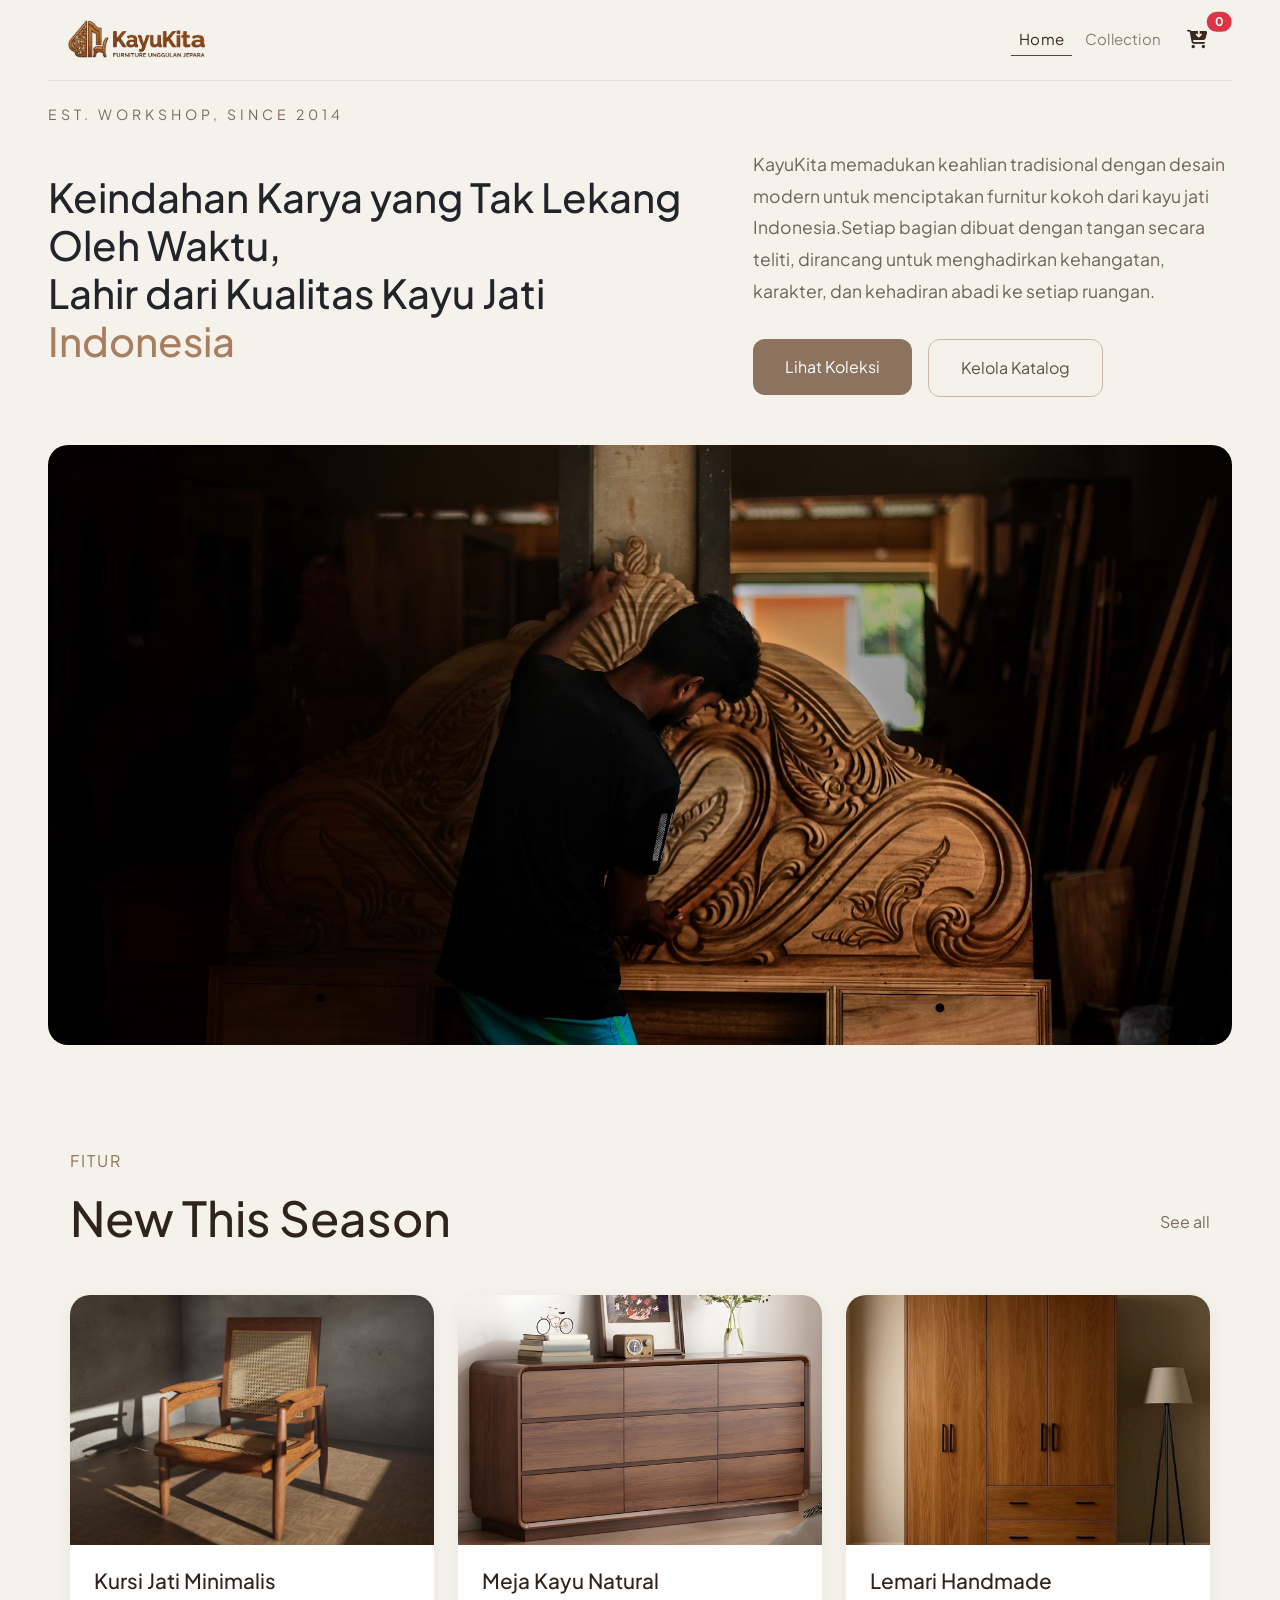
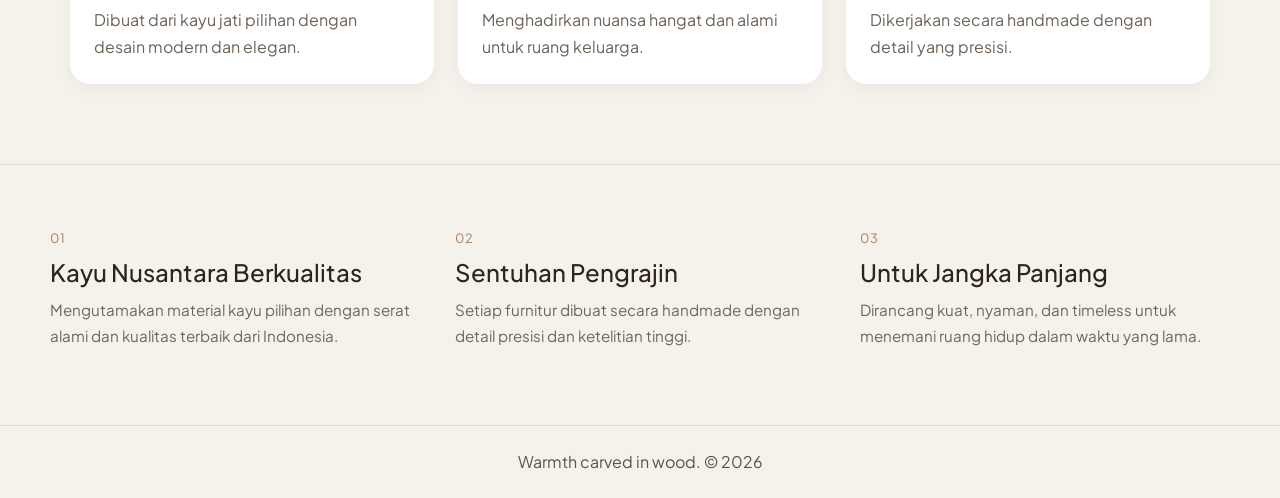
==== commit 38914ebf: "Merge branch 'main' into Apis" ====
--- a/index.html
+++ b/index.html
@@ -22,10 +22,6 @@
       integrity="sha384-sRIl4kxILFvY47J16cr9ZwB07vP4J8+LH7qKQnuqkuIAvNWLzeN8tE5YBujZqJLB"
       crossorigin="anonymous"
     />
-    <!-- style.css -->
-    <link rel="stylesheet" href="./asset/style/style.css" />
-    <!-- Favicon -->
-    <link rel="icon" type="images/png" href="asset/images/favicon.png" />
 
     <!-- Font -->
     <link rel="preconnect" href="https://fonts.googleapis.com" />
@@ -34,6 +30,18 @@
       href="https://fonts.googleapis.com/css2?family=Plus+Jakarta+Sans:ital,wght@0,200..800;1,200..800&display=swap"
       rel="stylesheet"
     />
+
+    <!-- Font Awesome CDN — taruh di head sebelum style.css -->
+    <link
+      rel="stylesheet"
+      href="https://cdnjs.cloudflare.com/ajax/libs/font-awesome/6.5.0/css/all.min.css"
+    />
+
+    <!-- style.css -->
+    <link rel="stylesheet" href="./asset/style/style.css" />
+
+    <!-- Favicon -->
+    <link rel="icon" type="images/png" href="./asset/images/favicon.png" />
   </head>
 
   <body>
@@ -43,7 +51,7 @@
         <!-- Brand / Logo -->
         <a class="navbar-brand logo-brand" href="#">
           <img
-            src="asset/images/Navbar Logo.png"
+            src="./asset/images/Bigger Logo.png    "
             alt="Logo KayuKita"
             width="155"
             height="50"
@@ -66,17 +74,35 @@
           <!-- Nav Links -->
           <ul class="navbar-nav ms-auto mb-2 mb-lg-0">
             <li class="nav-item">
-              <a class="nav-link active" aria-current="page" href="#">Home</a>
+              <a class="nav-link active" aria-current="page" href="./index.html"
+                >Home</a
+              >
             </li>
             <li class="nav-item">
-              <a class="nav-link" href="#">Collection</a>
-            </li>
-            <li class="nav-item">
-              <a class="nav-link" href="#">Manage</a>
+              <a class="nav-link" href="./pages/collection.html">Collection</a>
             </li>
           </ul>
-          <!-- CTA Button
-                <button class="btn btn-primary" type="button">Login</button> -->
+
+          <!-- ini ditambahin  <a href> -->
+          <a href="./pages/cart.html">
+            <!-- Cart Button dengan Badge di Navbar -->
+            <button type="button" class="btn position-relative" id="cartBtn">
+              <!-- Icon cart dari Font Awesome -->
+              <i
+                class="fa-solid fa-cart-arrow-down"
+                style="font-size: 18px; color: #3a2820"
+              ></i>
+
+              <!-- Badge angka — diupdate oleh JS -->
+              <span
+                class="position-absolute top-0 start-100 translate-middle badge rounded-pill bg-danger"
+                id="cartBadge"
+              >
+                0
+                <span class="visually-hidden">item di keranjang</span>
+              </span>
+            </button>
+          </a>
         </div>
       </div>
     </nav>
@@ -101,14 +127,21 @@
               <div class="hero-right">
                 <p class="hero-body">
                   KayuKita memadukan keahlian tradisional dengan desain modern
-                  untuk menciptakan furnitur kokoh dari kayu jati Indonesia.
-                  Setiap bagian dibuat dengan tangan secara teliti, dirancang
-                  untuk menghadirkan kehangatan, karakter, dan kehadiran abadi
-                  ke setiap ruangan.
+                  untuk menciptakan furnitur kokoh dari kayu jati
+                  Indonesia.Setiap bagian dibuat dengan tangan secara teliti,
+                  dirancang untuk menghadirkan kehangatan, karakter, dan
+                  kehadiran abadi ke setiap ruangan.
                 </p>
 
                 <div class="hero-buttons">
-                  <a href="collection.html" class="btn-shop">Lihat Koleksi</a>
+                    <a href="./pages/collection.html">
+                        <button class="btn-shop">Lihat Koleksi</button>
+                    </a>
+                  
+                    <a href="./pages/cart.html">
+                        <button class="btn-catalog">Kelola Katalog</button>
+                    </a>
+                  
                 </div>
               </div>
             </div>
--- a/asset/style/style.css
+++ b/asset/style/style.css
@@ -2,9 +2,52 @@
     NOTE TO ALL FRIENDS, REMEMBER DON'T FORGET TO PUT COMMENT ON EVERY FEATURE TO HELP OTHER KNOW THIS FOR WHAT FEATURE TY!
  */
 
+body {
+    font-family: "Plus Jakarta Sans", sans-serif;
+    background-color: #F5F2EC;
+}
+
 .navbar {
-  box-shadow: 0 1px 0 rgba(0, 0, 0, 0.08);
-}
+    background-color: #F5F2EC !important;
+    box-shadow: 0 1px 0 rgba(0, 0, 0, 0.08);
+    padding-top: 10px;
+    padding-bottom: 10px;
+}
+
+/* Nav links */
+.navbar .nav-link {
+    color: #8A7D76;
+    margin-right: 5px;
+    font-size: 15px;
+    letter-spacing: 0.2px;
+    padding: 4px 0;
+    transition: color 0.2s;
+}
+
+.navbar .nav-link:hover, 
+.navbar .nav-link.active {
+    color: #3A2820;
+}
+
+.navbar .nav-link.active {
+    border-bottom: 1.5px solid #5C4033; 
+}
+
+.section-tag {
+    font-size: 11px;
+    letter-spacing: 3px;
+    text-transform: uppercase;
+    color: #B5ABA4;
+    margin-bottom: 12px;
+}
+
+.section-title {
+    font-size: 40px;
+    font-weight: 700;
+    color: #3A2820;
+    margin-bottom: 6px;
+}
+
 .hero-section {
   min-height: 100vh;
   display: flex;
@@ -17,7 +60,7 @@
   color: #7b6a5d;
 }
 
-.hero-heading {
+.hero-heading . {
   font-size: clamp(1.5rem, 4vw, 4rem);
   line-height: 1;
   font-weight: 700;
@@ -92,6 +135,45 @@
   border-radius: 20px;
 }
 
+.img-wrap {
+  width: 80px;
+  height: 80px;
+  overflow: hidden;
+  border-radius: 12px;
+}
+
+.product-img {
+  width: 100%;
+  height: 100%;
+  object-fit: cover;
+  transition: 0.4s;
+}
+
+.img-wrap:hover .product-img {
+  transform: scale(1.1);
+}
+
+.price-old {
+  text-decoration: line-through;
+  color: #aaa;
+  font-size: 14px;
+}
+
+.price-new {
+  font-weight: 700;
+  color: #3A2820;
+}
+
+.checkout-box {
+  background: white;
+  border-radius: 16px;
+}
+
+.tooltip-inner {
+  max-width: 200px;   /* batas lebar */
+  white-space: normal; /* biar turun ke bawah */
+  text-align: left;
+}
 .features {
   display: grid;
   grid-template-columns: repeat(3, 1fr);
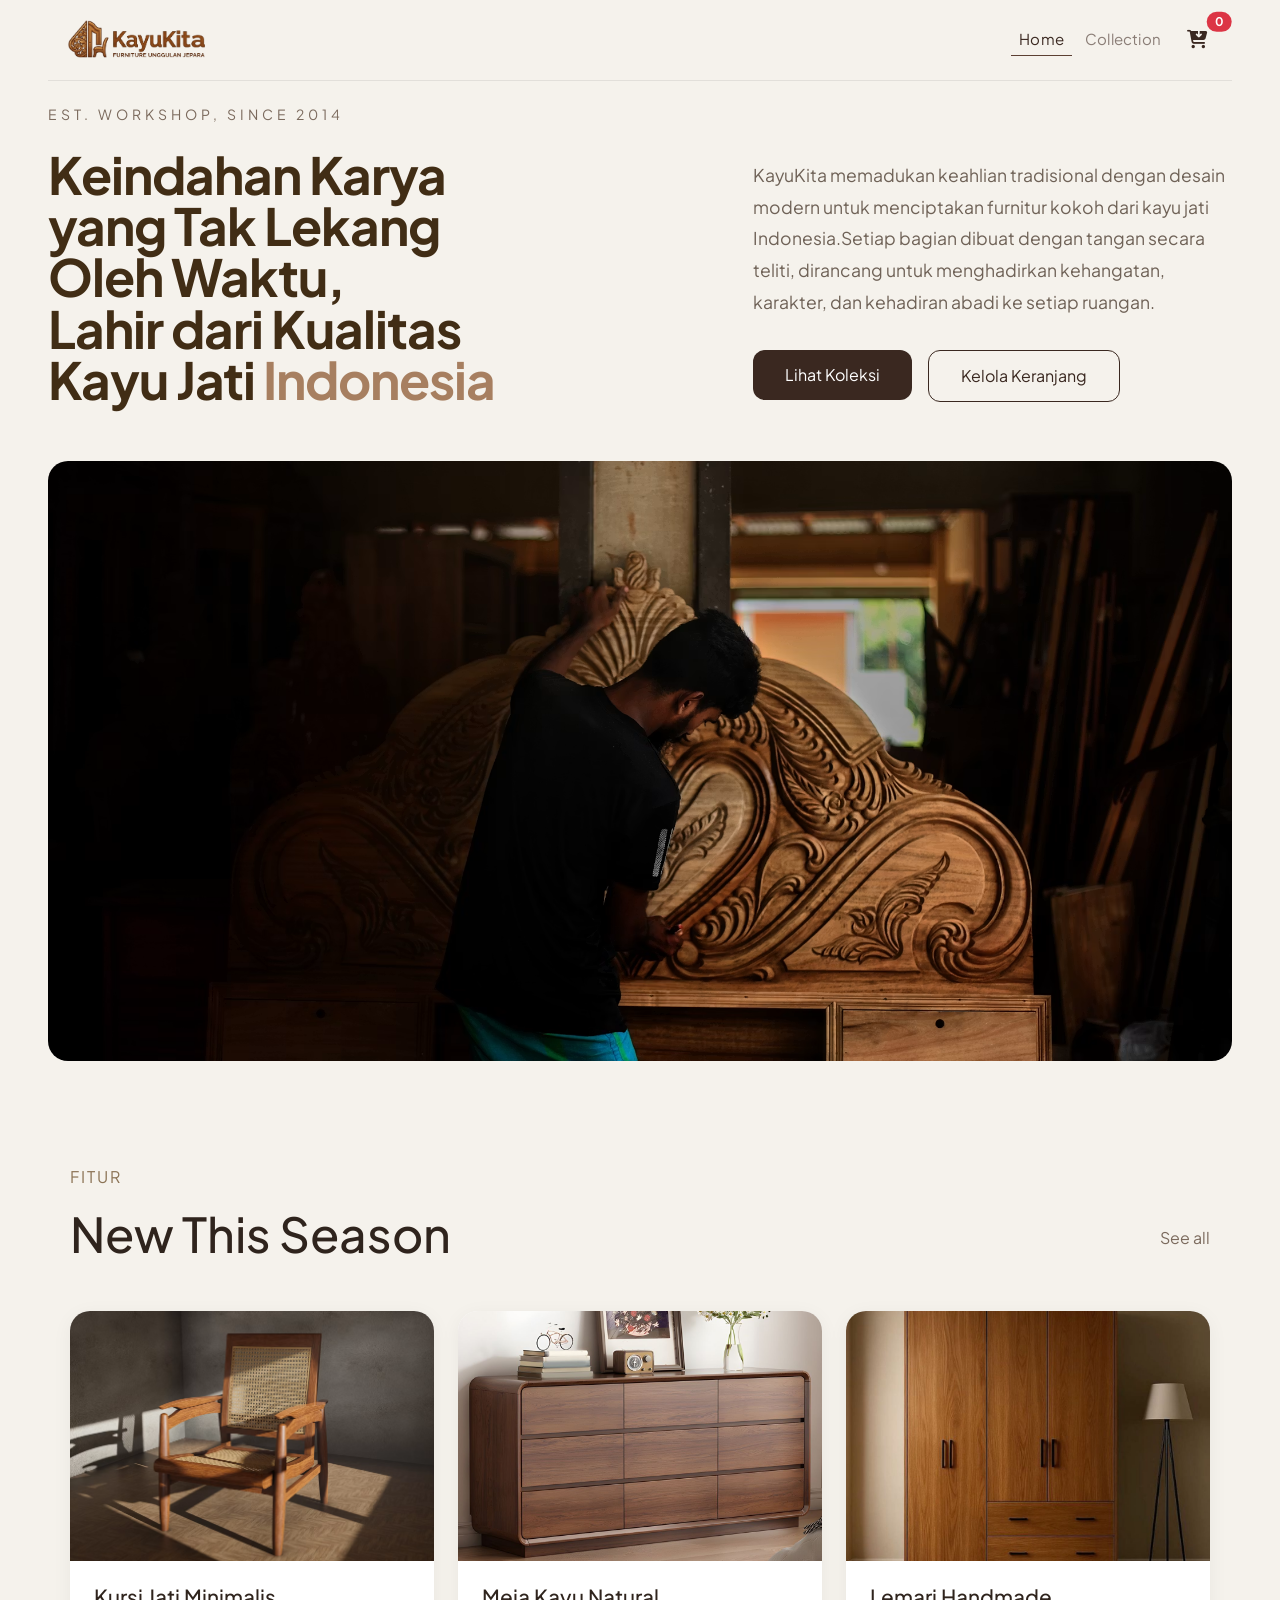
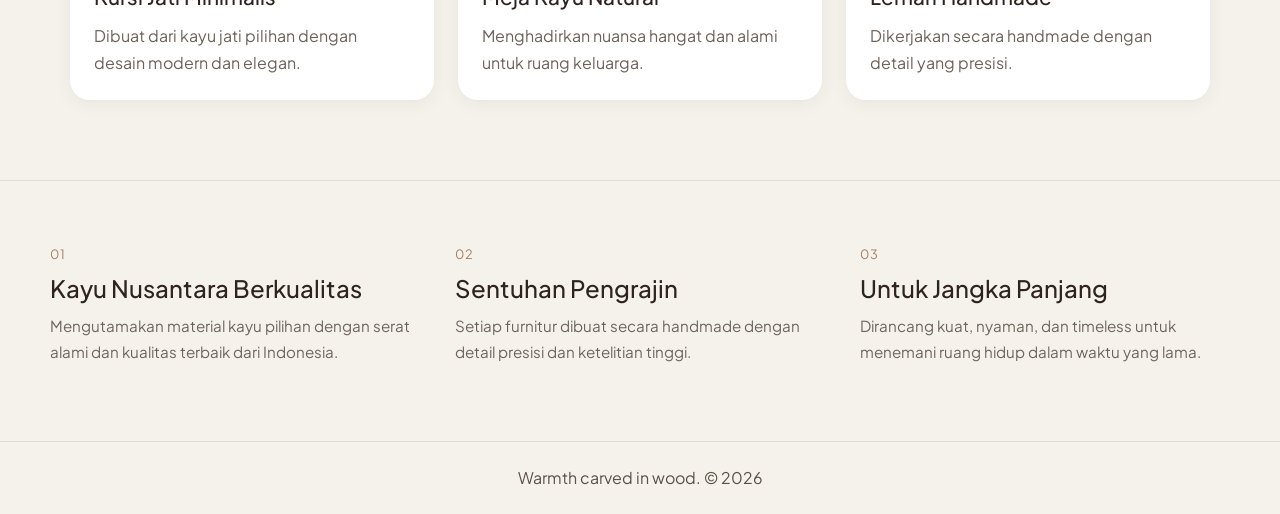
==== commit caf0d124: "fix: on production" ====
--- a/index.html
+++ b/index.html
@@ -139,7 +139,7 @@
                     </a>
                   
                     <a href="./pages/cart.html">
-                        <button class="btn-catalog">Kelola Katalog</button>
+                        <button class="btn-catalog">Kelola Keranjang</button>
                     </a>
                   
                 </div>
--- a/asset/style/style.css
+++ b/asset/style/style.css
@@ -3,49 +3,49 @@
  */
 
 body {
-    font-family: "Plus Jakarta Sans", sans-serif;
-    background-color: #F5F2EC;
+  font-family: "Plus Jakarta Sans", sans-serif;
+  background-color: #f5f2ec;
 }
 
 .navbar {
-    background-color: #F5F2EC !important;
-    box-shadow: 0 1px 0 rgba(0, 0, 0, 0.08);
-    padding-top: 10px;
-    padding-bottom: 10px;
+  background-color: #f5f2ec !important;
+  box-shadow: 0 1px 0 rgba(0, 0, 0, 0.08);
+  padding-top: 10px;
+  padding-bottom: 10px;
 }
 
 /* Nav links */
 .navbar .nav-link {
-    color: #8A7D76;
-    margin-right: 5px;
-    font-size: 15px;
-    letter-spacing: 0.2px;
-    padding: 4px 0;
-    transition: color 0.2s;
-}
-
-.navbar .nav-link:hover, 
+  color: #8a7d76;
+  margin-right: 5px;
+  font-size: 15px;
+  letter-spacing: 0.2px;
+  padding: 4px 0;
+  transition: color 0.2s;
+}
+
+.navbar .nav-link:hover,
 .navbar .nav-link.active {
-    color: #3A2820;
+  color: #3a2820;
 }
 
 .navbar .nav-link.active {
-    border-bottom: 1.5px solid #5C4033; 
+  border-bottom: 1.5px solid #5c4033;
 }
 
 .section-tag {
-    font-size: 11px;
-    letter-spacing: 3px;
-    text-transform: uppercase;
-    color: #B5ABA4;
-    margin-bottom: 12px;
+  font-size: 11px;
+  letter-spacing: 3px;
+  text-transform: uppercase;
+  color: #b5aba4;
+  margin-bottom: 12px;
 }
 
 .section-title {
-    font-size: 40px;
-    font-weight: 700;
-    color: #3A2820;
-    margin-bottom: 6px;
+  font-size: 40px;
+  font-weight: 700;
+  color: #3a2820;
+  margin-bottom: 6px;
 }
 
 .hero-section {
@@ -60,7 +60,7 @@
   color: #7b6a5d;
 }
 
-.hero-heading . {
+.hero-heading {
   font-size: clamp(1.5rem, 4vw, 4rem);
   line-height: 1;
   font-weight: 700;
@@ -97,30 +97,41 @@
 
 .btn-shop,
 .btn-catalog {
-  padding: 1rem 2rem;
+  padding: 0.8rem 2rem;
   border-radius: 12px;
   font-size: 1rem;
-  border: 1px solid #c9b8aa;
+  border: 1px solid #3a2820;
   transition: 0.3s ease;
 }
 
 .btn-shop {
+  background-color: #3a2820;
+  color: white;
+  border: none;
+}
+
+.btn-shop:hover {
+  background-color: #735e4d;
+}
+
+.btn-catalog {
+  background-color: transparent;
+  color: #3a2820;
+}
+
+.btn-catalog:hover {
+  background-color: #e8e0d8;
+}
+
+.custom-btn {
+  background-color: #3a2820;
+  color: white;
+  border: none;
+}
+
+.custom-btn:hover {
   background-color: #8b735f;
   color: white;
-  border: none;
-}
-
-.btn-shop:hover {
-  background-color: #735e4d;
-}
-
-.btn-catalog {
-  background-color: transparent;
-  color: #5e5147;
-}
-
-.btn-catalog:hover {
-  background-color: #e8e0d8;
 }
 
 .hero-image-full {
@@ -161,7 +172,7 @@
 
 .price-new {
   font-weight: 700;
-  color: #3A2820;
+  color: #3a2820;
 }
 
 .checkout-box {
@@ -170,7 +181,7 @@
 }
 
 .tooltip-inner {
-  max-width: 200px;   /* batas lebar */
+  max-width: 200px; /* batas lebar */
   white-space: normal; /* biar turun ke bawah */
   text-align: left;
 }
